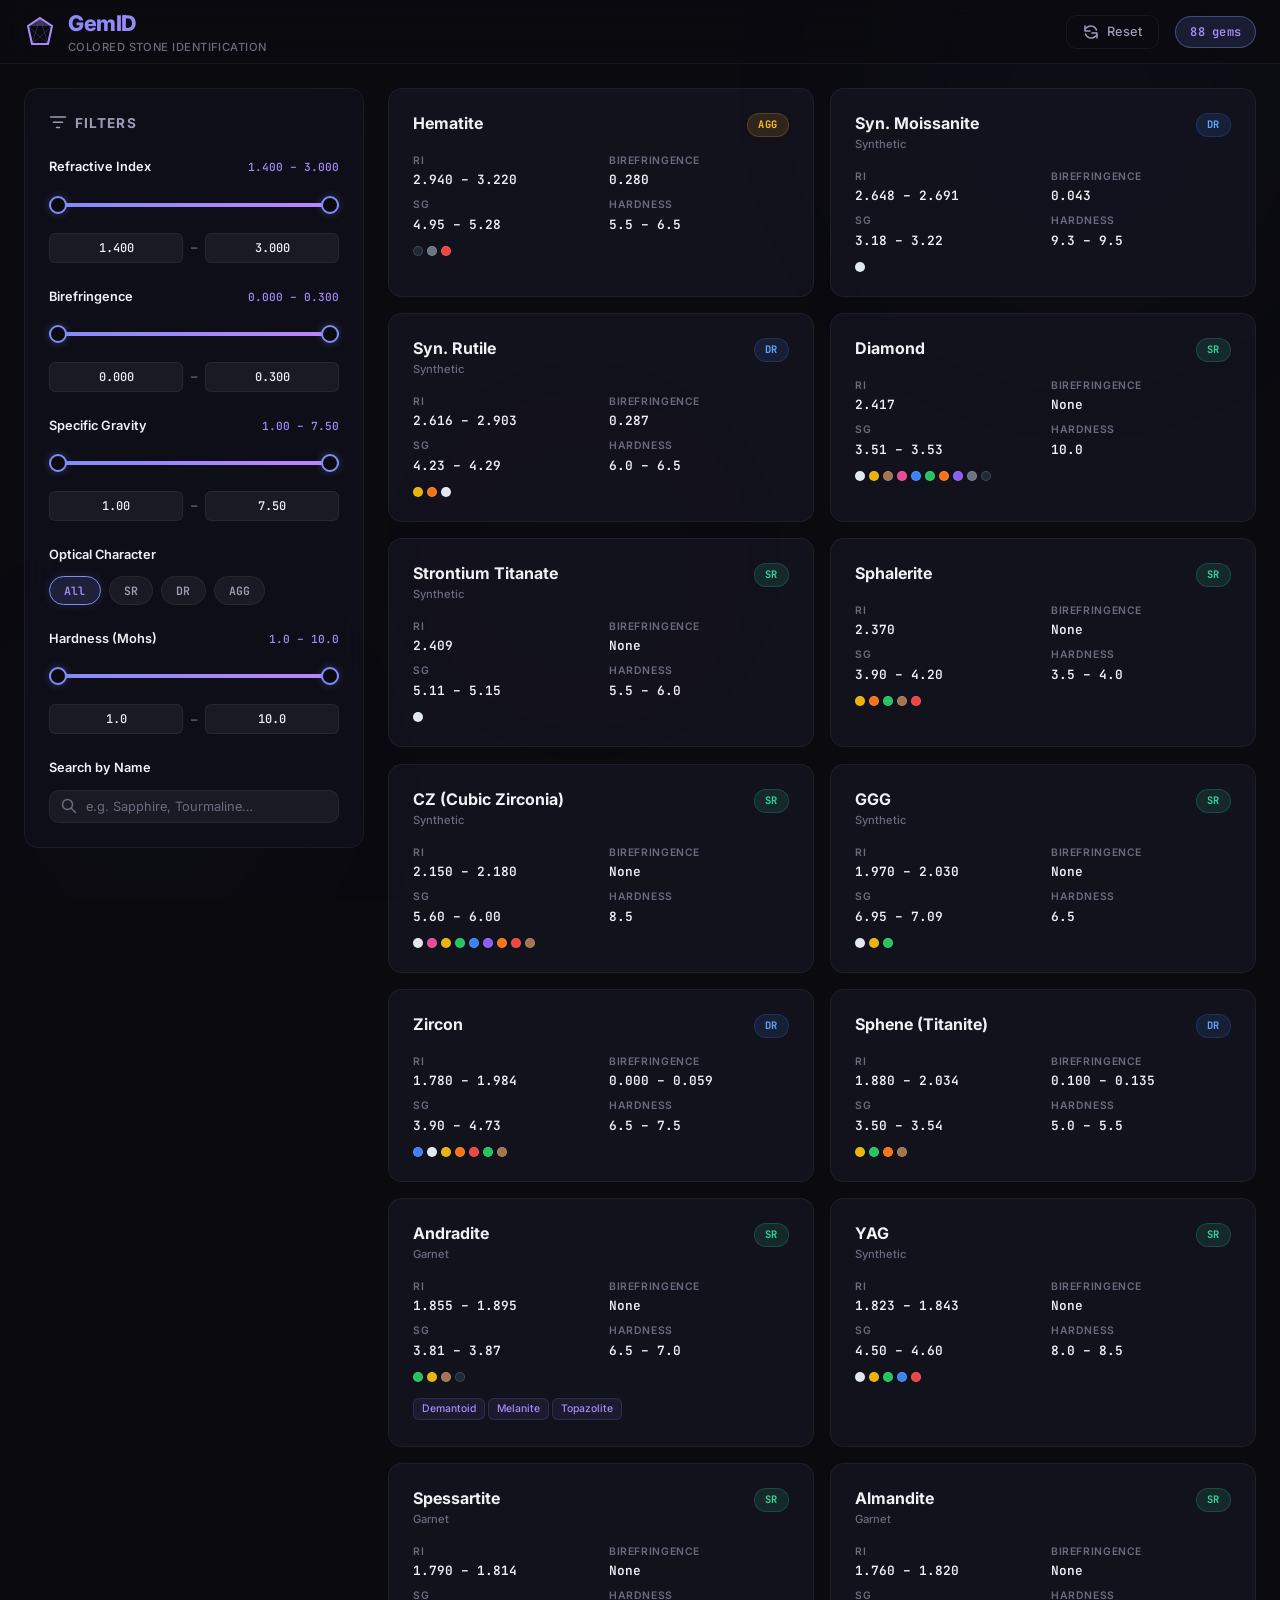
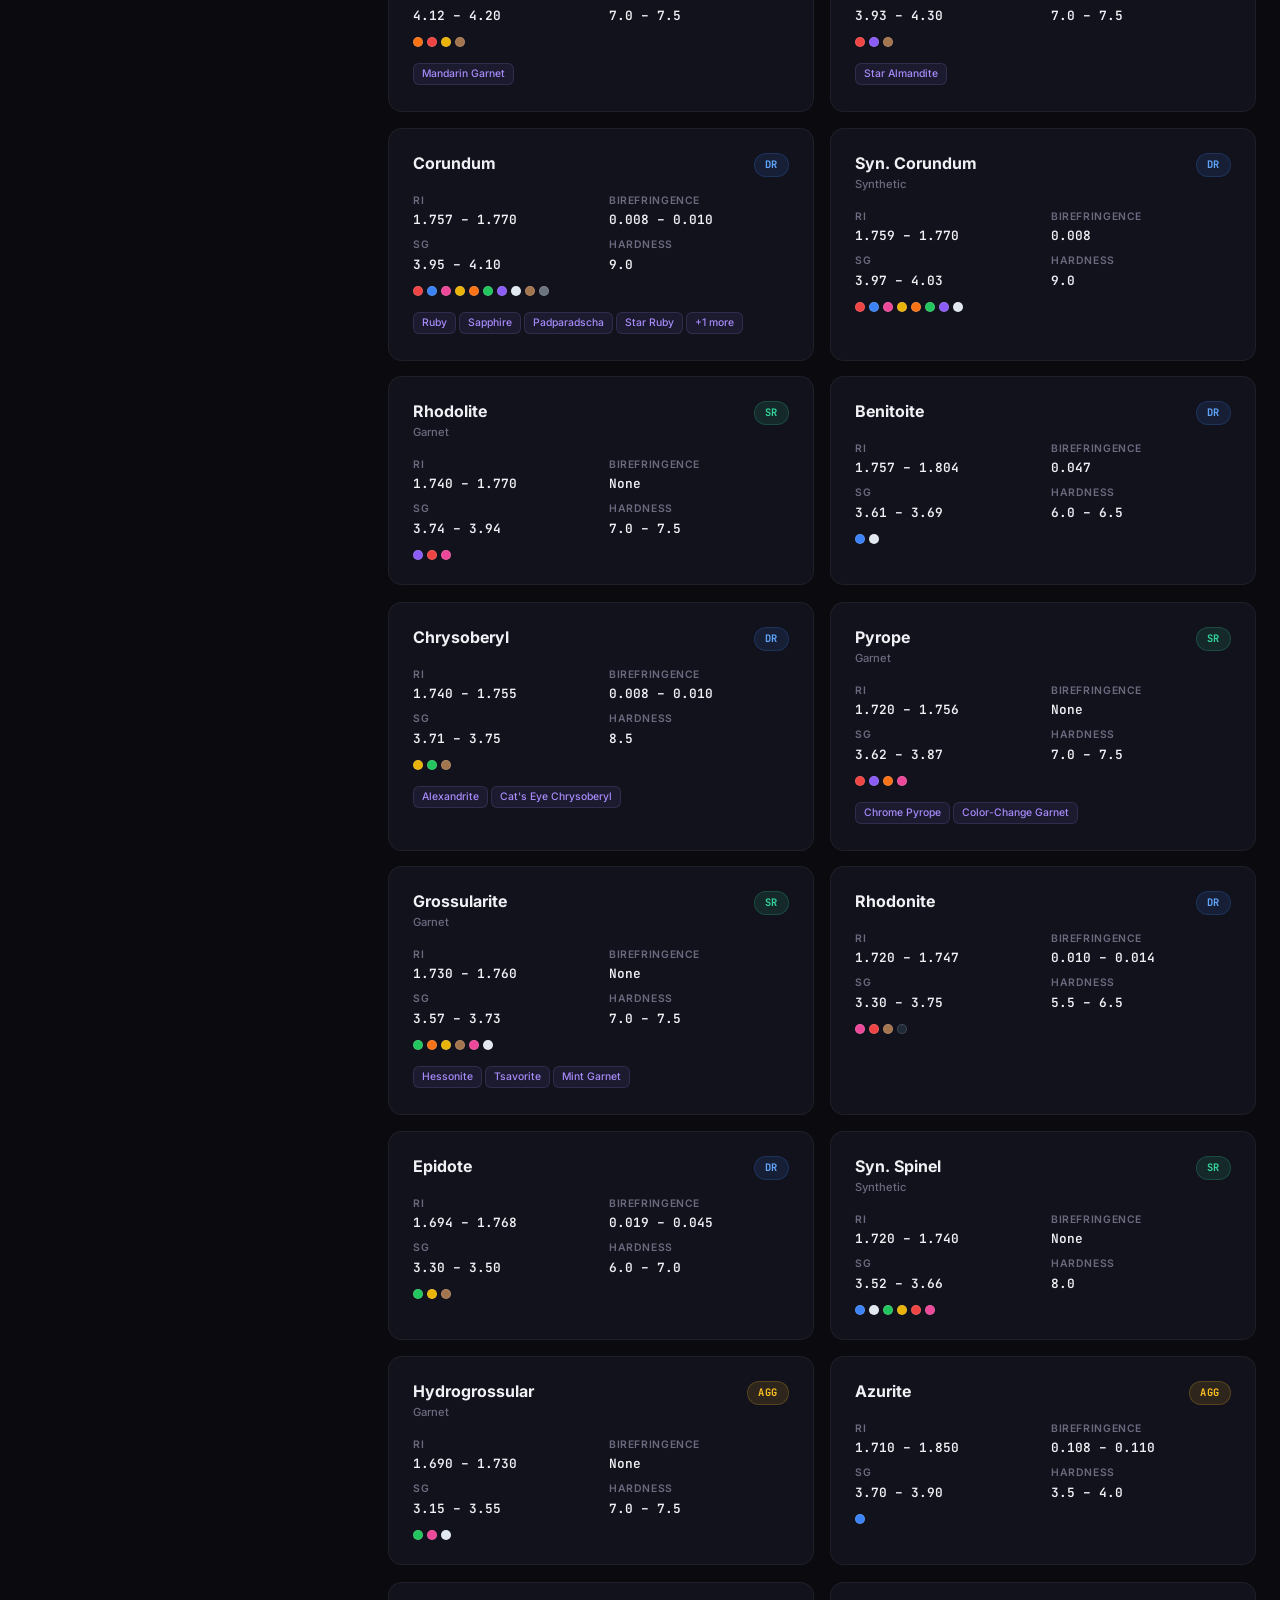
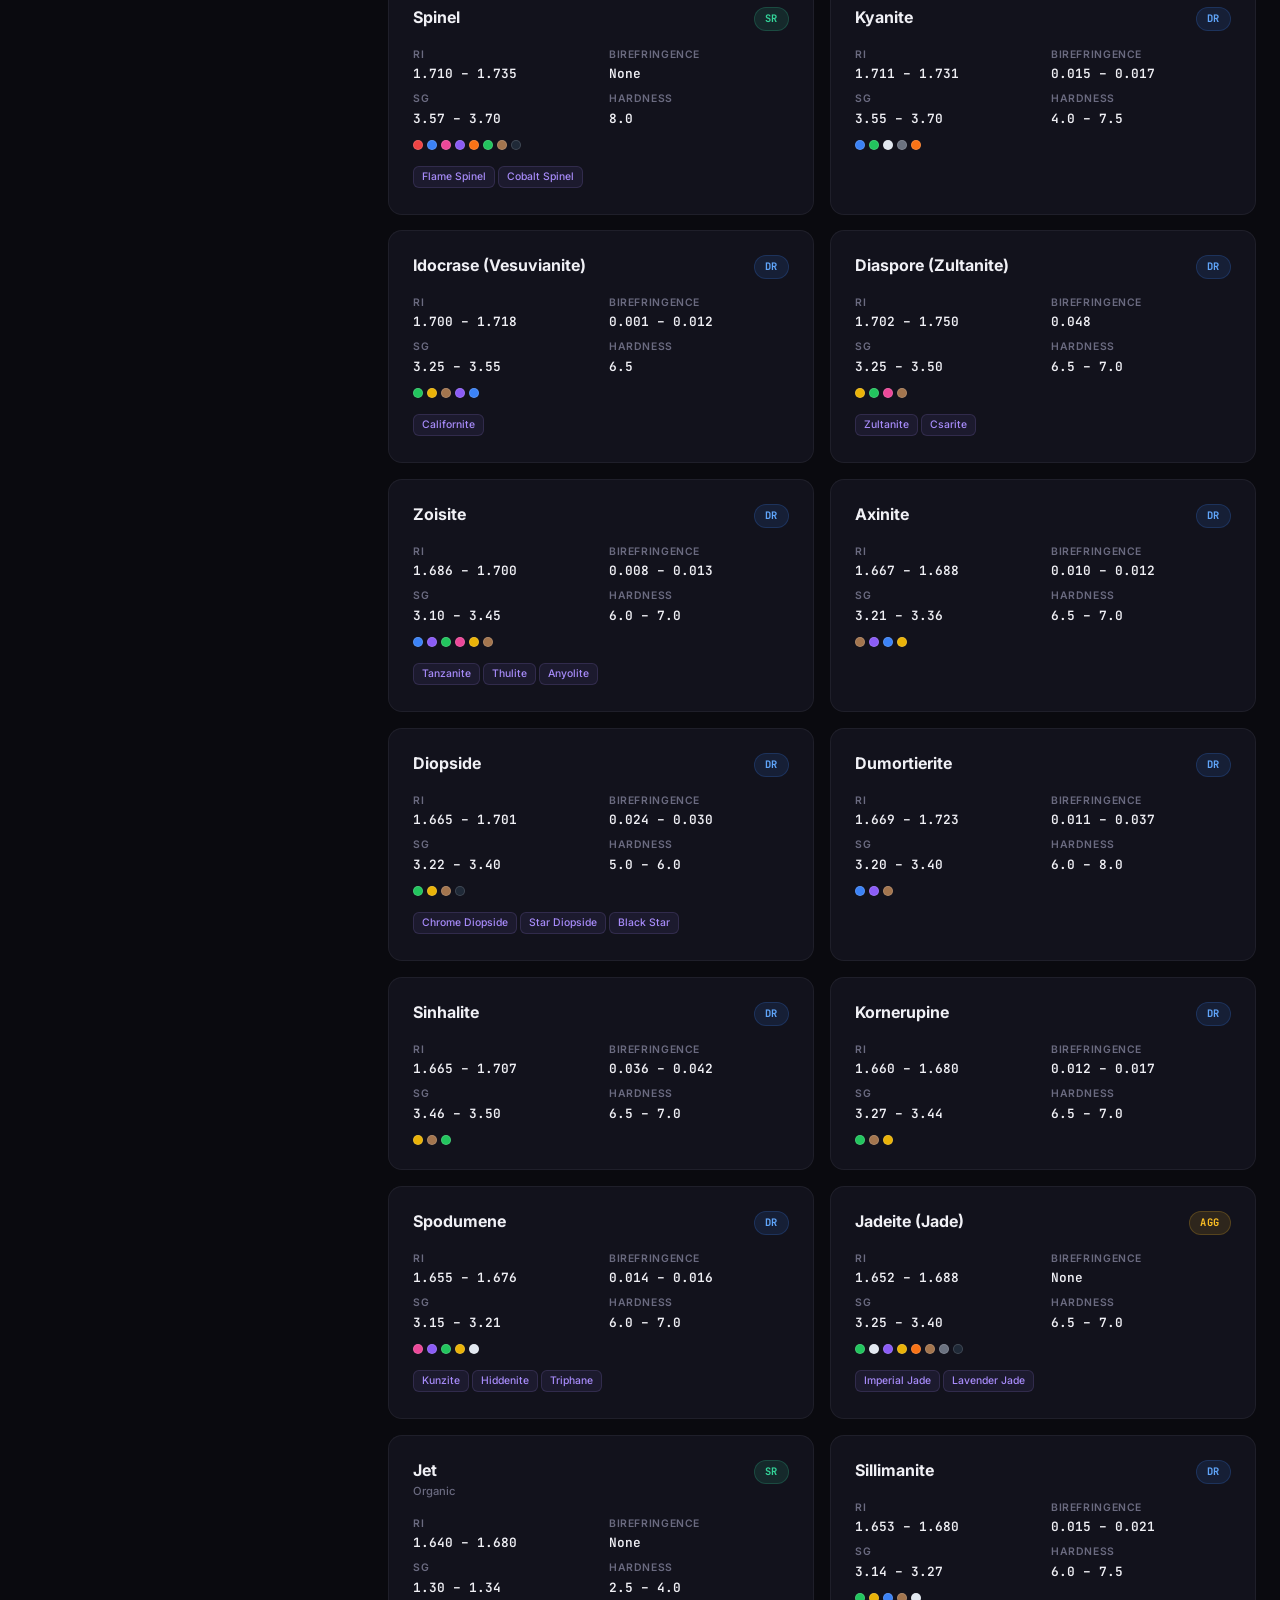
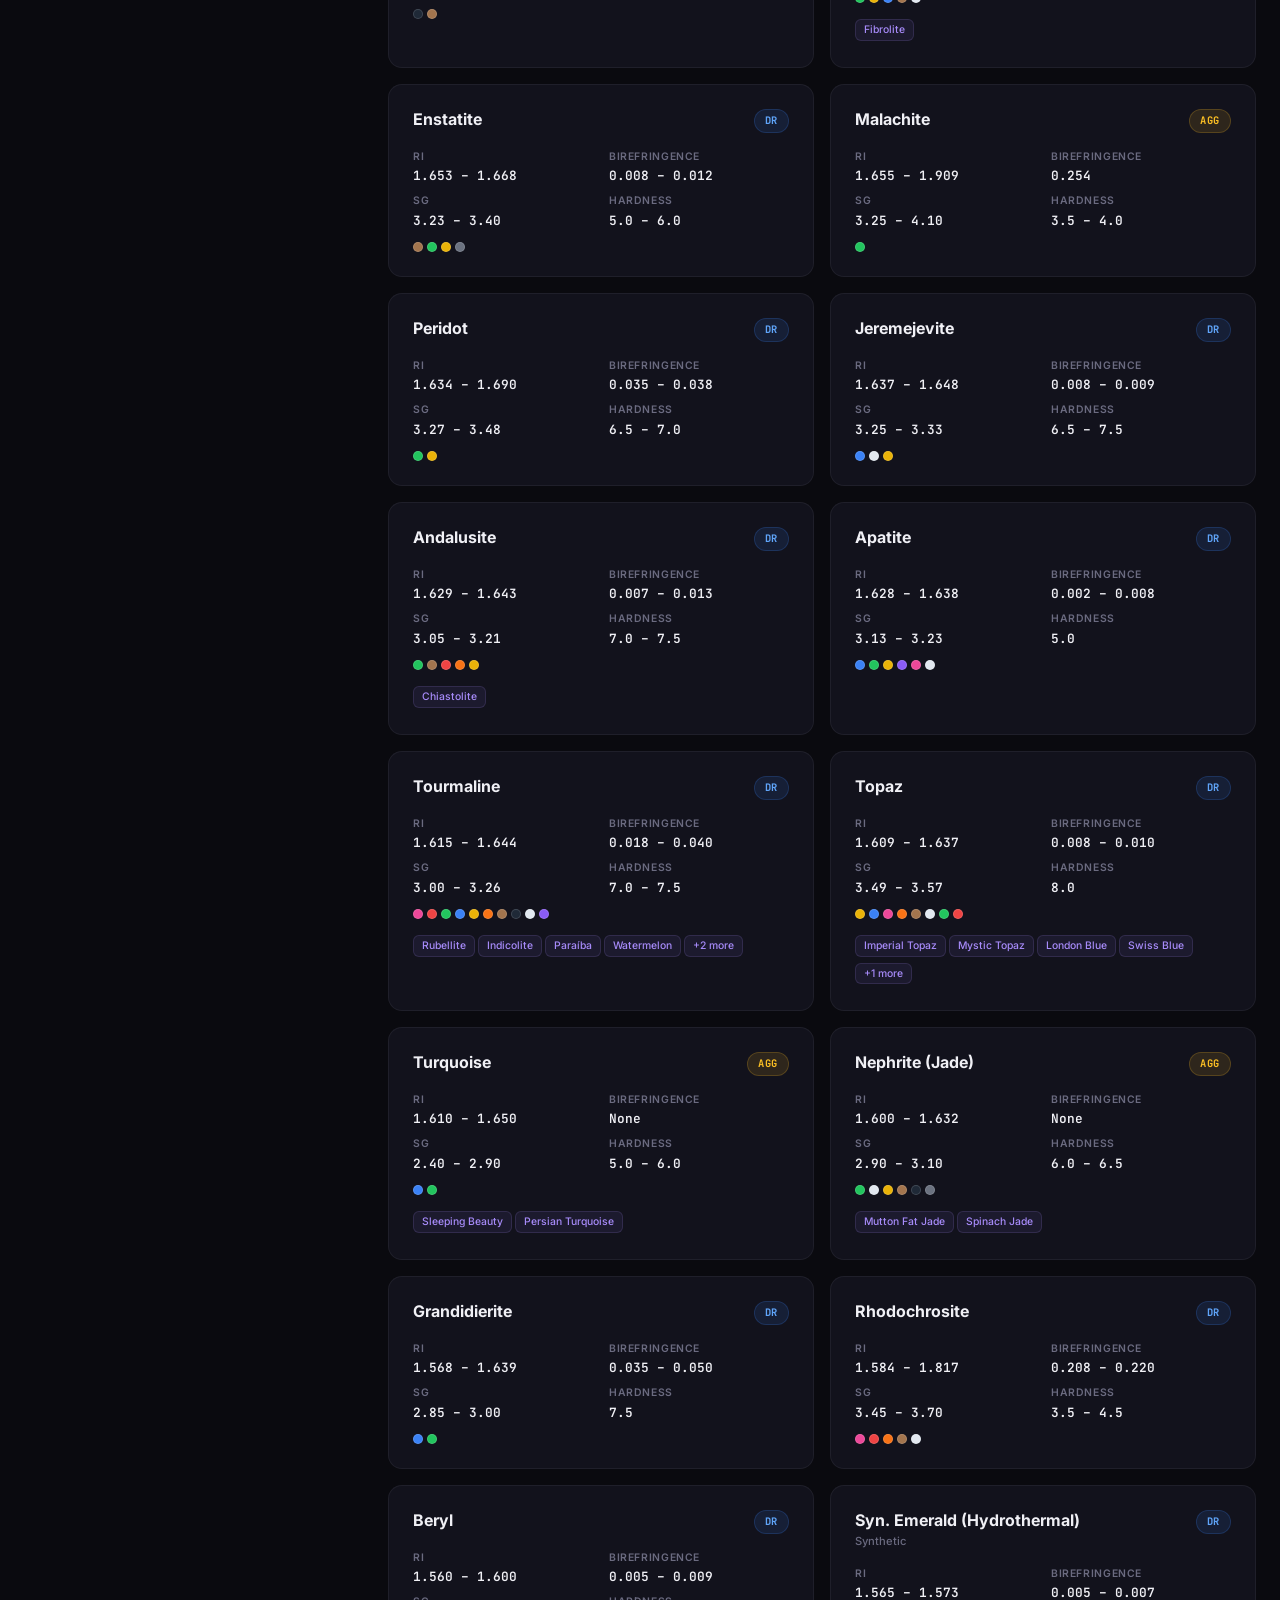
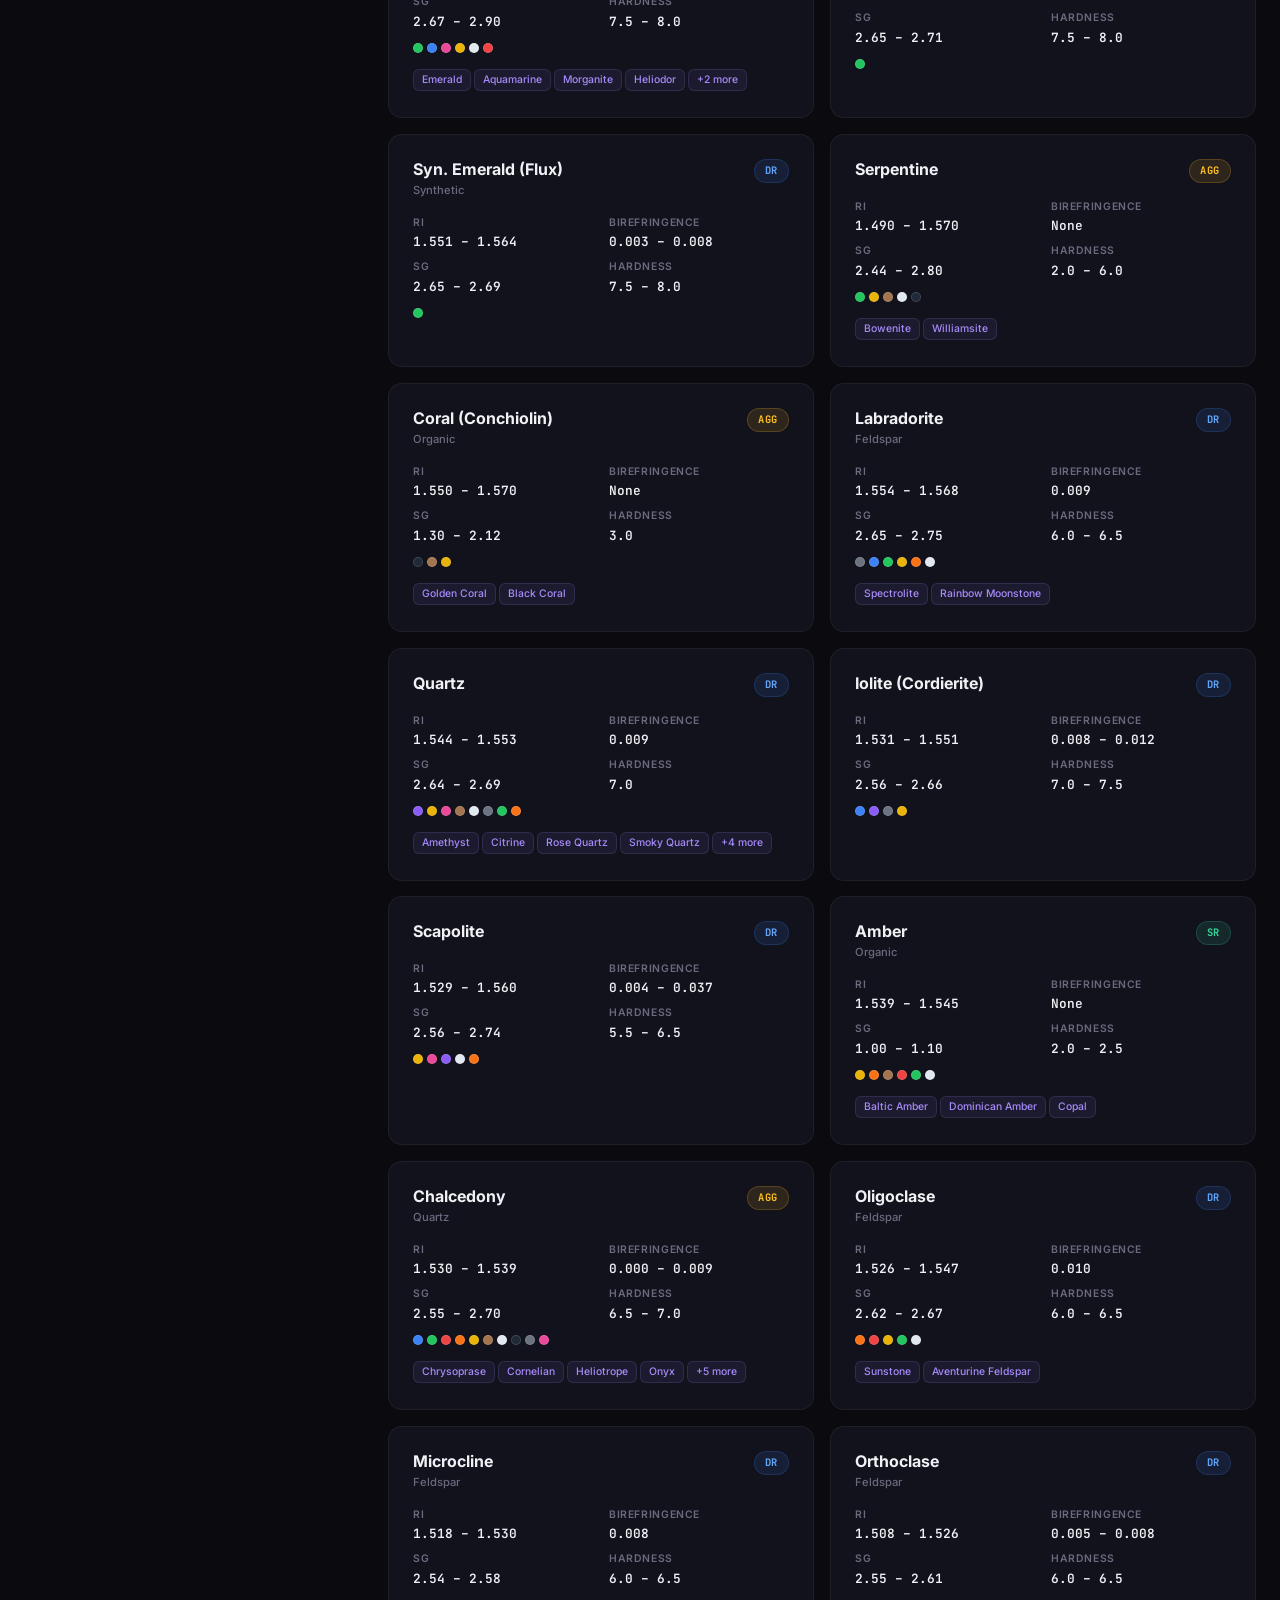
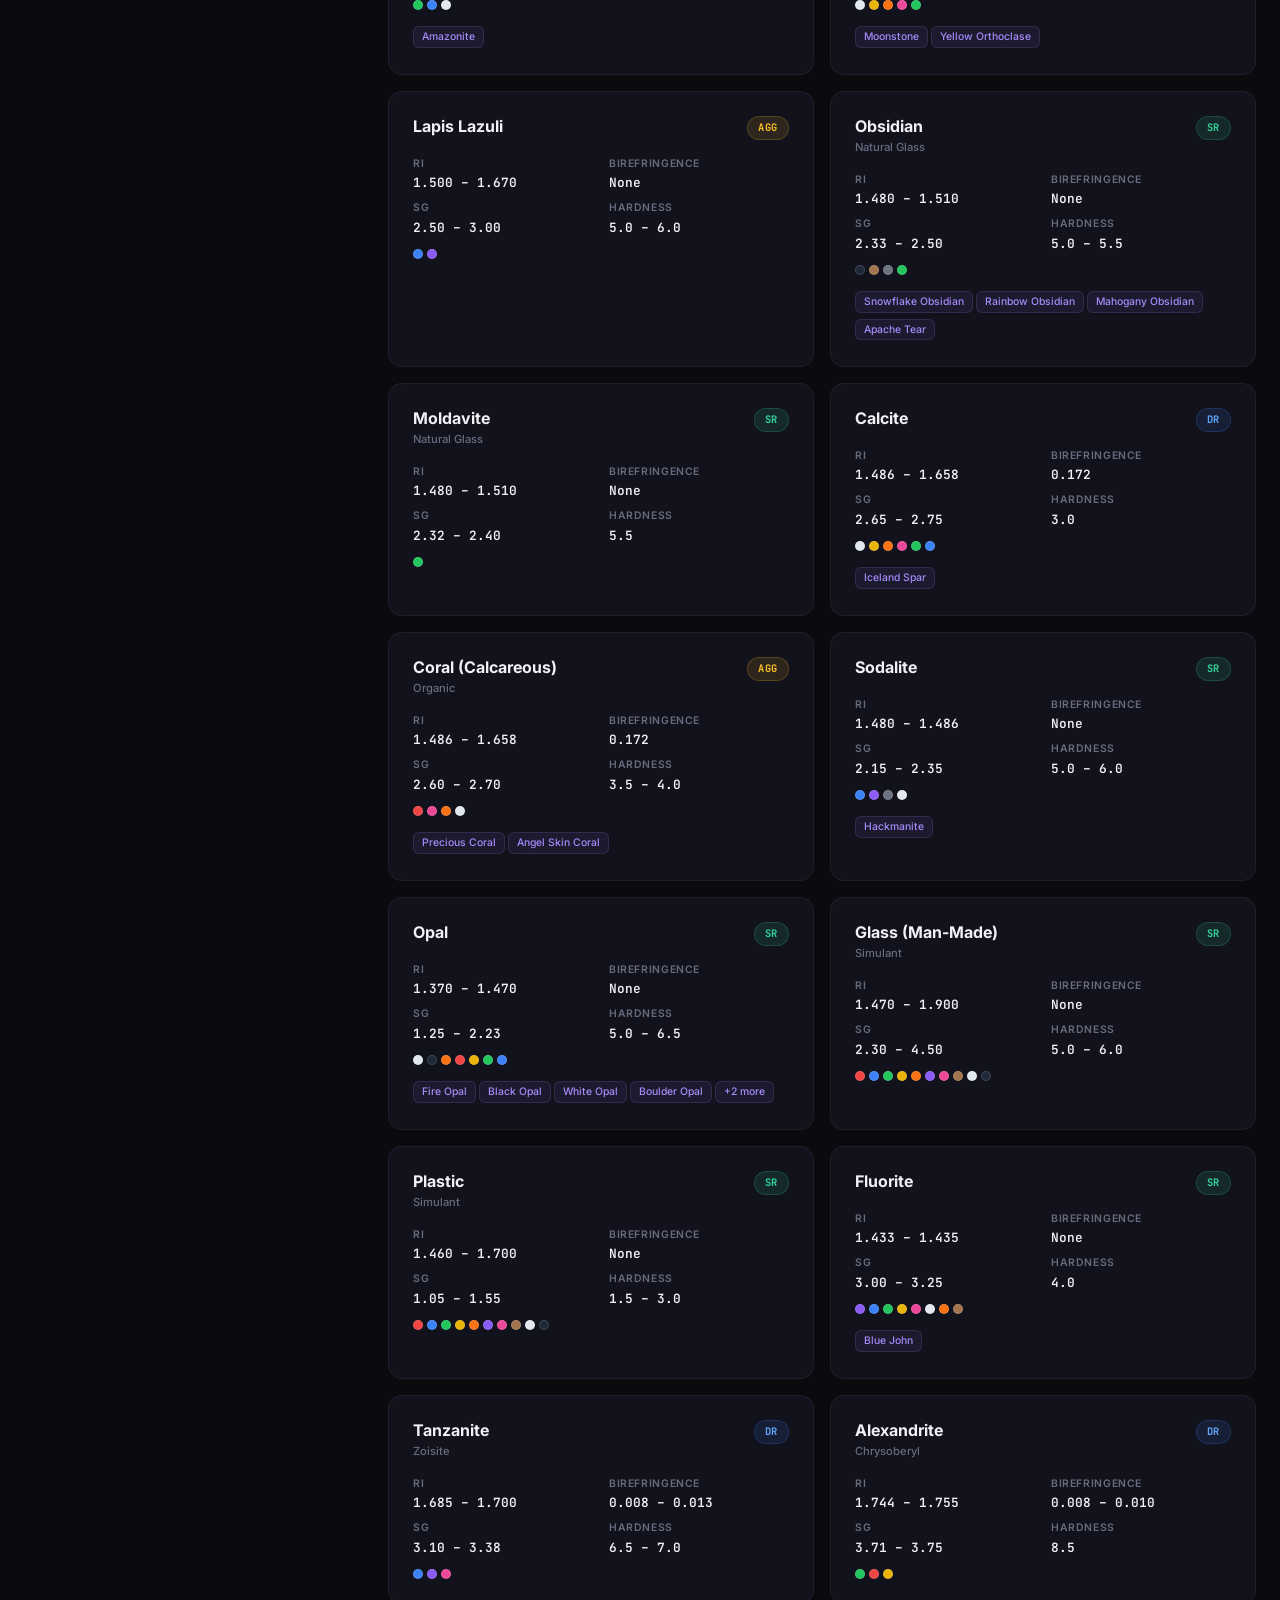
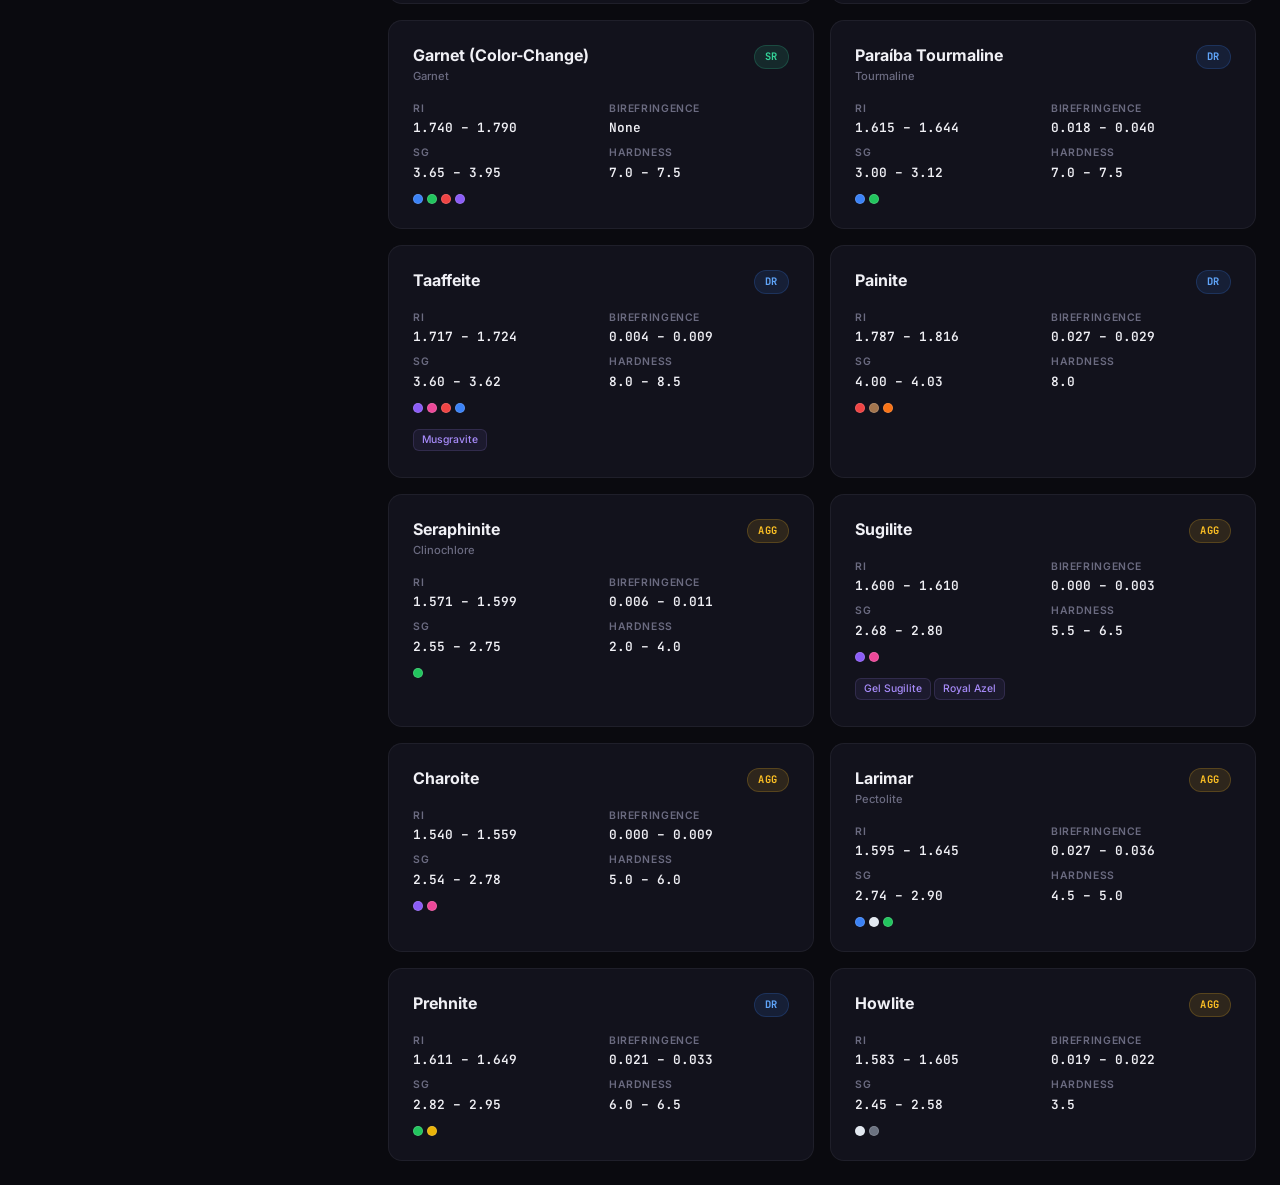
==== index.html @ 462aca62 "initialize gemstone database" ====
<!DOCTYPE html>
<html lang="en">
<head>
    <meta charset="UTF-8">
    <meta name="viewport" content="width=device-width, initial-scale=1.0">
    <title>GemID — Gemstone Identification Tool for Gemologists</title>
    <meta name="description" content="Professional gemstone identification tool. Filter gems by refractive index, birefringence, specific gravity, and optical character to identify colored stones.">
    <link rel="preconnect" href="https://fonts.googleapis.com">
    <link rel="preconnect" href="https://fonts.gstatic.com" crossorigin>
    <link href="https://fonts.googleapis.com/css2?family=Inter:wght@300;400;500;600;700;800;900&family=JetBrains+Mono:wght@400;500;600&display=swap" rel="stylesheet">
    <link rel="stylesheet" href="index.css">
</head>
<body>
    <!-- Ambient background effects -->
    <div class="ambient-bg">
        <div class="ambient-orb orb-1"></div>
        <div class="ambient-orb orb-2"></div>
        <div class="ambient-orb orb-3"></div>
    </div>

    <header id="app-header">
        <div class="header-inner">
            <div class="logo-group">
                <div class="logo-icon">
                    <svg width="32" height="32" viewBox="0 0 32 32" fill="none">
                        <path d="M16 2L28 10L24 28H8L4 10L16 2Z" stroke="url(#logo-grad)" stroke-width="2" fill="none"/>
                        <path d="M16 2L4 10H28L16 2Z" fill="url(#logo-grad)" opacity="0.3"/>
                        <path d="M4 10L8 28H24L28 10" stroke="url(#logo-grad)" stroke-width="1.5" opacity="0.5"/>
                        <path d="M16 2L8 28M16 2L24 28M4 10L24 28M28 10L8 28" stroke="url(#logo-grad)" stroke-width="0.75" opacity="0.3"/>
                        <defs>
                            <linearGradient id="logo-grad" x1="4" y1="2" x2="28" y2="28">
                                <stop offset="0%" stop-color="#a78bfa"/>
                                <stop offset="50%" stop-color="#818cf8"/>
                                <stop offset="100%" stop-color="#6366f1"/>
                            </linearGradient>
                        </defs>
                    </svg>
                </div>
                <div>
                    <h1 class="logo-text">GemID</h1>
                    <p class="logo-subtitle">Colored Stone Identification</p>
                </div>
            </div>
            <div class="header-actions">
                <button id="btn-reset" class="btn-ghost" title="Reset all filters">
                    <svg width="16" height="16" viewBox="0 0 16 16" fill="none"><path d="M2 2v5h5M14 14V9H9" stroke="currentColor" stroke-width="1.5" stroke-linecap="round" stroke-linejoin="round"/><path d="M13.49 6A6 6 0 0 0 3.64 3.64L2 5m12 6l-1.64 1.36A6 6 0 0 1 2.51 10" stroke="currentColor" stroke-width="1.5" stroke-linecap="round" stroke-linejoin="round"/></svg>
                    Reset
                </button>
                <span class="match-badge" id="match-count">0 matches</span>
            </div>
        </div>
    </header>

    <main id="app-main">
        <!-- Filter Panel -->
        <aside id="filter-panel" class="glass-panel">
            <div class="panel-header">
                <h2>
                    <svg width="18" height="18" viewBox="0 0 18 18" fill="none"><path d="M1.5 3h15M4.5 8.25h9M7.5 13.5h3" stroke="currentColor" stroke-width="1.5" stroke-linecap="round"/></svg>
                    Filters
                </h2>
            </div>

            <div class="filter-section">
                <label class="filter-label">
                    <span class="label-text">Refractive Index</span>
                    <span class="label-range" id="ri-range-label">1.400 – 3.000</span>
                </label>
                <div class="dual-range-container" id="ri-slider">
                    <div class="range-track">
                        <div class="range-fill" id="ri-fill"></div>
                    </div>
                    <input type="range" class="range-input range-min" id="ri-min" min="1.400" max="3.000" step="0.001" value="1.400">
                    <input type="range" class="range-input range-max" id="ri-max" min="1.400" max="3.000" step="0.001" value="3.000">
                </div>
                <div class="range-inputs-row">
                    <input type="number" class="num-input" id="ri-min-input" min="1.400" max="3.000" step="0.001" value="1.400" aria-label="Min RI">
                    <span class="range-separator">–</span>
                    <input type="number" class="num-input" id="ri-max-input" min="1.400" max="3.000" step="0.001" value="3.000" aria-label="Max RI">
                </div>
            </div>

            <div class="filter-section">
                <label class="filter-label">
                    <span class="label-text">Birefringence</span>
                    <span class="label-range" id="biref-range-label">0.000 – 0.300</span>
                </label>
                <div class="dual-range-container" id="biref-slider">
                    <div class="range-track">
                        <div class="range-fill" id="biref-fill"></div>
                    </div>
                    <input type="range" class="range-input range-min" id="biref-min" min="0.000" max="0.300" step="0.001" value="0.000">
                    <input type="range" class="range-input range-max" id="biref-max" min="0.000" max="0.300" step="0.001" value="0.300">
                </div>
                <div class="range-inputs-row">
                    <input type="number" class="num-input" id="biref-min-input" min="0.000" max="0.300" step="0.001" value="0.000" aria-label="Min Birefringence">
                    <span class="range-separator">–</span>
                    <input type="number" class="num-input" id="biref-max-input" min="0.000" max="0.300" step="0.001" value="0.300" aria-label="Max Birefringence">
                </div>
            </div>

            <div class="filter-section">
                <label class="filter-label">
                    <span class="label-text">Specific Gravity</span>
                    <span class="label-range" id="sg-range-label">1.00 – 7.50</span>
                </label>
                <div class="dual-range-container" id="sg-slider">
                    <div class="range-track">
                        <div class="range-fill" id="sg-fill"></div>
                    </div>
                    <input type="range" class="range-input range-min" id="sg-min" min="1.00" max="7.50" step="0.01" value="1.00">
                    <input type="range" class="range-input range-max" id="sg-max" min="1.00" max="7.50" step="0.01" value="7.50">
                </div>
                <div class="range-inputs-row">
                    <input type="number" class="num-input" id="sg-min-input" min="1.00" max="7.50" step="0.01" value="1.00" aria-label="Min SG">
                    <span class="range-separator">–</span>
                    <input type="number" class="num-input" id="sg-max-input" min="1.00" max="7.50" step="0.01" value="7.50" aria-label="Max SG">
                </div>
            </div>

            <div class="filter-section">
                <label class="filter-label">
                    <span class="label-text">Optical Character</span>
                </label>
                <div class="chip-group" id="optic-chips">
                    <button class="chip active" data-value="all">All</button>
                    <button class="chip" data-value="SR">SR</button>
                    <button class="chip" data-value="DR">DR</button>
                    <button class="chip" data-value="AGG">AGG</button>
                </div>
            </div>

            <div class="filter-section">
                <label class="filter-label">
                    <span class="label-text">Hardness (Mohs)</span>
                    <span class="label-range" id="hardness-range-label">1.0 – 10.0</span>
                </label>
                <div class="dual-range-container" id="hardness-slider">
                    <div class="range-track">
                        <div class="range-fill" id="hardness-fill"></div>
                    </div>
                    <input type="range" class="range-input range-min" id="hardness-min" min="1.0" max="10.0" step="0.5" value="1.0">
                    <input type="range" class="range-input range-max" id="hardness-max" min="1.0" max="10.0" step="0.5" value="10.0">
                </div>
                <div class="range-inputs-row">
                    <input type="number" class="num-input" id="hardness-min-input" min="1.0" max="10.0" step="0.5" value="1.0" aria-label="Min Hardness">
                    <span class="range-separator">–</span>
                    <input type="number" class="num-input" id="hardness-max-input" min="1.0" max="10.0" step="0.5" value="10.0" aria-label="Max Hardness">
                </div>
            </div>

            <div class="filter-section">
                <label class="filter-label">
                    <span class="label-text">Search by Name</span>
                </label>
                <div class="search-wrapper">
                    <svg class="search-icon" width="16" height="16" viewBox="0 0 16 16" fill="none"><circle cx="6.5" cy="6.5" r="5" stroke="currentColor" stroke-width="1.5"/><path d="M10.5 10.5L14.5 14.5" stroke="currentColor" stroke-width="1.5" stroke-linecap="round"/></svg>
                    <input type="text" id="search-name" class="search-input" placeholder="e.g. Sapphire, Tourmaline…" autocomplete="off">
                </div>
            </div>
        </aside>

        <!-- Results Area -->
        <section id="results-area">
            <div id="results-grid" class="results-grid">
                <!-- Gem cards injected here -->
            </div>
            <div id="empty-state" class="empty-state" style="display:none;">
                <div class="empty-icon">
                    <svg width="64" height="64" viewBox="0 0 64 64" fill="none">
                        <path d="M32 8L52 20L46 52H18L12 20L32 8Z" stroke="currentColor" stroke-width="2" opacity="0.3"/>
                        <path d="M22 32h20M32 22v20" stroke="currentColor" stroke-width="2" stroke-linecap="round" opacity="0.2"/>
                    </svg>
                </div>
                <h3>No gems match your filters</h3>
                <p>Try widening your search criteria</p>
            </div>
        </section>
    </main>

    <!-- Gem Detail Modal -->
    <div id="gem-modal" class="modal-overlay" aria-hidden="true">
        <div class="modal-content glass-panel">
            <button id="modal-close" class="modal-close" aria-label="Close detail panel">
                <svg width="20" height="20" viewBox="0 0 20 20" fill="none"><path d="M5 5l10 10M15 5L5 15" stroke="currentColor" stroke-width="2" stroke-linecap="round"/></svg>
            </button>
            <div id="modal-body">
                <!-- Injected dynamically -->
            </div>
        </div>
    </div>

    <script src="gems-data.js"></script>
    <script src="app.js"></script>
</body>
</html>
---- index.css ----
/* ============================================
   GemID — Design System & Styles
   ============================================ */

/* --- CSS Custom Properties --- */
:root {
    /* Color Palette */
    --bg-primary: #0a0a0f;
    --bg-secondary: #111118;
    --bg-tertiary: #1a1a24;
    --bg-card: rgba(22, 22, 35, 0.7);
    --bg-card-hover: rgba(30, 30, 48, 0.85);
    --bg-glass: rgba(18, 18, 30, 0.65);
    --bg-glass-border: rgba(255, 255, 255, 0.06);

    --text-primary: #f0f0f5;
    --text-secondary: #9d9db5;
    --text-muted: #6b6b80;
    --text-accent: #a78bfa;

    --accent-primary: #818cf8;
    --accent-secondary: #a78bfa;
    --accent-tertiary: #c084fc;
    --accent-glow: rgba(129, 140, 248, 0.15);
    --accent-glow-strong: rgba(129, 140, 248, 0.3);

    --border-subtle: rgba(255, 255, 255, 0.06);
    --border-active: rgba(129, 140, 248, 0.4);

    --danger: #f87171;
    --success: #34d399;
    --warning: #fbbf24;

    /* Gem color mapping */
    --gem-red: #ef4444;
    --gem-orange: #f97316;
    --gem-yellow: #eab308;
    --gem-green: #22c55e;
    --gem-blue: #3b82f6;
    --gem-violet: #8b5cf6;
    --gem-brown: #a3754e;
    --gem-white: #e2e8f0;
    --gem-gray: #6b7280;
    --gem-black: #1f2937;
    --gem-pink: #ec4899;

    /* Typography */
    --font-sans: 'Inter', -apple-system, BlinkMacSystemFont, system-ui, sans-serif;
    --font-mono: 'JetBrains Mono', 'Fira Code', monospace;

    /* Spacing */
    --space-xs: 4px;
    --space-sm: 8px;
    --space-md: 12px;
    --space-lg: 16px;
    --space-xl: 24px;
    --space-2xl: 32px;
    --space-3xl: 48px;

    /* Radius */
    --radius-sm: 6px;
    --radius-md: 10px;
    --radius-lg: 14px;
    --radius-xl: 20px;
    --radius-full: 9999px;

    /* Shadows */
    --shadow-sm: 0 1px 2px rgba(0, 0, 0, 0.3);
    --shadow-md: 0 4px 12px rgba(0, 0, 0, 0.4);
    --shadow-lg: 0 8px 32px rgba(0, 0, 0, 0.5);
    --shadow-glow: 0 0 24px rgba(129, 140, 248, 0.15);

    /* Transitions */
    --ease-out: cubic-bezier(0.16, 1, 0.3, 1);
    --ease-spring: cubic-bezier(0.34, 1.56, 0.64, 1);
    --duration-fast: 150ms;
    --duration-normal: 250ms;
    --duration-slow: 400ms;

    /* Layout */
    --header-height: 64px;
    --filter-width: 340px;
}

/* --- Reset & Base --- */
*, *::before, *::after {
    box-sizing: border-box;
    margin: 0;
    padding: 0;
}

html {
    font-size: 16px;
    -webkit-font-smoothing: antialiased;
    -moz-osx-font-smoothing: grayscale;
    scroll-behavior: smooth;
}

body {
    font-family: var(--font-sans);
    background: var(--bg-primary);
    color: var(--text-primary);
    min-height: 100vh;
    overflow-x: hidden;
    line-height: 1.5;
}

/* --- Ambient Background --- */
.ambient-bg {
    position: fixed;
    inset: 0;
    z-index: 0;
    pointer-events: none;
    overflow: hidden;
}

.ambient-orb {
    position: absolute;
    border-radius: 50%;
    filter: blur(120px);
    opacity: 0.4;
    animation: orbit 30s ease-in-out infinite;
}

.orb-1 {
    width: 600px;
    height: 600px;
    background: radial-gradient(circle, rgba(129, 140, 248, 0.15), transparent 70%);
    top: -200px;
    right: -100px;
    animation-duration: 25s;
}

.orb-2 {
    width: 500px;
    height: 500px;
    background: radial-gradient(circle, rgba(167, 139, 250, 0.1), transparent 70%);
    bottom: -150px;
    left: -100px;
    animation-duration: 35s;
    animation-delay: -10s;
}

.orb-3 {
    width: 400px;
    height: 400px;
    background: radial-gradient(circle, rgba(192, 132, 252, 0.08), transparent 70%);
    top: 40%;
    left: 30%;
    animation-duration: 40s;
    animation-delay: -20s;
}

@keyframes orbit {
    0%, 100% { transform: translate(0, 0) scale(1); }
    25% { transform: translate(40px, -30px) scale(1.05); }
    50% { transform: translate(-20px, 20px) scale(0.95); }
    75% { transform: translate(30px, 40px) scale(1.02); }
}

/* --- Header --- */
#app-header {
    position: fixed;
    top: 0;
    left: 0;
    right: 0;
    height: var(--header-height);
    z-index: 100;
    background: rgba(10, 10, 15, 0.8);
    backdrop-filter: blur(20px) saturate(1.5);
    -webkit-backdrop-filter: blur(20px) saturate(1.5);
    border-bottom: 1px solid var(--border-subtle);
}

.header-inner {
    max-width: 1600px;
    margin: 0 auto;
    padding: 0 var(--space-xl);
    height: 100%;
    display: flex;
    align-items: center;
    justify-content: space-between;
}

.logo-group {
    display: flex;
    align-items: center;
    gap: var(--space-md);
}

.logo-icon {
    display: flex;
    align-items: center;
    justify-content: center;
    animation: gem-float 4s ease-in-out infinite;
}

@keyframes gem-float {
    0%, 100% { transform: translateY(0); }
    50% { transform: translateY(-3px); }
}

.logo-text {
    font-size: 1.35rem;
    font-weight: 800;
    letter-spacing: -0.02em;
    background: linear-gradient(135deg, var(--accent-primary), var(--accent-tertiary));
    -webkit-background-clip: text;
    -webkit-text-fill-color: transparent;
    background-clip: text;
}

.logo-subtitle {
    font-size: 0.7rem;
    color: var(--text-muted);
    font-weight: 500;
    letter-spacing: 0.04em;
    text-transform: uppercase;
}

.header-actions {
    display: flex;
    align-items: center;
    gap: var(--space-lg);
}

.btn-ghost {
    display: inline-flex;
    align-items: center;
    gap: var(--space-sm);
    padding: var(--space-sm) var(--space-lg);
    background: transparent;
    border: 1px solid var(--border-subtle);
    border-radius: var(--radius-md);
    color: var(--text-secondary);
    font-family: var(--font-sans);
    font-size: 0.8rem;
    font-weight: 500;
    cursor: pointer;
    transition: all var(--duration-fast) ease;
}

.btn-ghost:hover {
    background: rgba(255, 255, 255, 0.05);
    border-color: var(--border-active);
    color: var(--text-primary);
}

.match-badge {
    display: inline-flex;
    align-items: center;
    padding: 6px 14px;
    background: var(--accent-glow);
    border: 1px solid var(--border-active);
    border-radius: var(--radius-full);
    font-family: var(--font-mono);
    font-size: 0.75rem;
    font-weight: 600;
    color: var(--accent-secondary);
    letter-spacing: 0.02em;
    transition: all var(--duration-normal) var(--ease-out);
}

/* --- Main Layout --- */
#app-main {
    display: flex;
    gap: var(--space-xl);
    max-width: 1600px;
    margin: 0 auto;
    padding: calc(var(--header-height) + var(--space-xl)) var(--space-xl) var(--space-xl);
    position: relative;
    z-index: 1;
}

/* --- Glass Panel (Filter Sidebar) --- */
.glass-panel {
    background: var(--bg-glass);
    backdrop-filter: blur(24px) saturate(1.2);
    -webkit-backdrop-filter: blur(24px) saturate(1.2);
    border: 1px solid var(--bg-glass-border);
    border-radius: var(--radius-lg);
}

#filter-panel {
    position: sticky;
    top: calc(var(--header-height) + var(--space-xl));
    width: var(--filter-width);
    min-width: var(--filter-width);
    height: fit-content;
    max-height: calc(100vh - var(--header-height) - var(--space-2xl) - var(--space-xl));
    overflow-y: auto;
    padding: var(--space-xl);
    display: flex;
    flex-direction: column;
    gap: var(--space-xl);
}

/* Custom scrollbar for filter panel */
#filter-panel::-webkit-scrollbar {
    width: 4px;
}
#filter-panel::-webkit-scrollbar-track {
    background: transparent;
}
#filter-panel::-webkit-scrollbar-thumb {
    background: var(--border-subtle);
    border-radius: var(--radius-full);
}

.panel-header h2 {
    display: flex;
    align-items: center;
    gap: var(--space-sm);
    font-size: 0.85rem;
    font-weight: 700;
    text-transform: uppercase;
    letter-spacing: 0.08em;
    color: var(--text-secondary);
}

/* --- Filter Sections --- */
.filter-section {
    display: flex;
    flex-direction: column;
    gap: var(--space-md);
}

.filter-label {
    display: flex;
    justify-content: space-between;
    align-items: baseline;
}

.label-text {
    font-size: 0.8rem;
    font-weight: 600;
    color: var(--text-primary);
}

.label-range {
    font-family: var(--font-mono);
    font-size: 0.7rem;
    font-weight: 500;
    color: var(--accent-secondary);
}

/* --- Dual Range Slider --- */
.dual-range-container {
    position: relative;
    height: 32px;
    display: flex;
    align-items: center;
}

.range-track {
    position: absolute;
    width: 100%;
    height: 4px;
    background: var(--bg-tertiary);
    border-radius: var(--radius-full);
    pointer-events: none;
}

.range-fill {
    position: absolute;
    height: 100%;
    background: linear-gradient(90deg, var(--accent-primary), var(--accent-tertiary));
    border-radius: var(--radius-full);
    transition: left var(--duration-fast) ease, width var(--duration-fast) ease;
}

.range-input {
    position: absolute;
    width: 100%;
    height: 32px;
    -webkit-appearance: none;
    appearance: none;
    background: transparent;
    pointer-events: none;
    outline: none;
    margin: 0;
}

.range-input::-webkit-slider-thumb {
    -webkit-appearance: none;
    appearance: none;
    width: 18px;
    height: 18px;
    background: var(--bg-primary);
    border: 2px solid var(--accent-primary);
    border-radius: 50%;
    cursor: pointer;
    pointer-events: auto;
    transition: all var(--duration-fast) ease;
    box-shadow: 0 0 8px rgba(129, 140, 248, 0.3);
}

.range-input::-webkit-slider-thumb:hover {
    transform: scale(1.15);
    box-shadow: 0 0 16px rgba(129, 140, 248, 0.5);
    border-color: var(--accent-tertiary);
}

.range-input::-moz-range-thumb {
    width: 18px;
    height: 18px;
    background: var(--bg-primary);
    border: 2px solid var(--accent-primary);
    border-radius: 50%;
    cursor: pointer;
    pointer-events: auto;
    transition: all var(--duration-fast) ease;
    box-shadow: 0 0 8px rgba(129, 140, 248, 0.3);
}

.range-input::-moz-range-thumb:hover {
    transform: scale(1.15);
    box-shadow: 0 0 16px rgba(129, 140, 248, 0.5);
}

/* --- Number Inputs Row --- */
.range-inputs-row {
    display: flex;
    align-items: center;
    gap: var(--space-sm);
}

.num-input {
    flex: 1;
    padding: 6px 10px;
    background: var(--bg-tertiary);
    border: 1px solid var(--border-subtle);
    border-radius: var(--radius-sm);
    color: var(--text-primary);
    font-family: var(--font-mono);
    font-size: 0.75rem;
    font-weight: 500;
    text-align: center;
    outline: none;
    transition: border-color var(--duration-fast) ease;
    -moz-appearance: textfield;
}

.num-input::-webkit-inner-spin-button,
.num-input::-webkit-outer-spin-button {
    -webkit-appearance: none;
    margin: 0;
}

.num-input:focus {
    border-color: var(--accent-primary);
    box-shadow: 0 0 0 2px var(--accent-glow);
}

.range-separator {
    color: var(--text-muted);
    font-size: 0.8rem;
    font-weight: 500;
}

/* --- Chip Group (Optical Character) --- */
.chip-group {
    display: flex;
    flex-wrap: wrap;
    gap: var(--space-sm);
}

.chip {
    padding: 6px 14px;
    background: var(--bg-tertiary);
    border: 1px solid var(--border-subtle);
    border-radius: var(--radius-full);
    color: var(--text-secondary);
    font-family: var(--font-mono);
    font-size: 0.72rem;
    font-weight: 600;
    cursor: pointer;
    transition: all var(--duration-fast) ease;
    letter-spacing: 0.02em;
}

.chip:hover {
    border-color: var(--border-active);
    color: var(--text-primary);
    background: rgba(129, 140, 248, 0.08);
}

.chip.active {
    background: var(--accent-glow);
    border-color: var(--accent-primary);
    color: var(--accent-secondary);
    box-shadow: 0 0 12px rgba(129, 140, 248, 0.15);
}

/* --- Search Input --- */
.search-wrapper {
    position: relative;
}

.search-icon {
    position: absolute;
    left: 12px;
    top: 50%;
    transform: translateY(-50%);
    color: var(--text-muted);
    pointer-events: none;
}

.search-input {
    width: 100%;
    padding: 8px 12px 8px 36px;
    background: var(--bg-tertiary);
    border: 1px solid var(--border-subtle);
    border-radius: var(--radius-md);
    color: var(--text-primary);
    font-family: var(--font-sans);
    font-size: 0.8rem;
    outline: none;
    transition: all var(--duration-fast) ease;
}

.search-input::placeholder {
    color: var(--text-muted);
}

.search-input:focus {
    border-color: var(--accent-primary);
    box-shadow: 0 0 0 3px var(--accent-glow);
}

/* --- Results Area --- */
#results-area {
    flex: 1;
    min-width: 0;
}

.results-grid {
    display: grid;
    grid-template-columns: repeat(auto-fill, minmax(300px, 1fr));
    gap: var(--space-lg);
    animation: fadeUp 0.5s var(--ease-out);
}

@keyframes fadeUp {
    from { opacity: 0; transform: translateY(12px); }
    to { opacity: 1; transform: translateY(0); }
}

/* --- Gem Card --- */
.gem-card {
    background: var(--bg-card);
    border: 1px solid var(--bg-glass-border);
    border-radius: var(--radius-lg);
    padding: var(--space-xl);
    cursor: pointer;
    transition: all var(--duration-normal) var(--ease-out);
    position: relative;
    overflow: hidden;
}

.gem-card::before {
    content: '';
    position: absolute;
    inset: 0;
    background: linear-gradient(135deg, rgba(129, 140, 248, 0.05), transparent 60%);
    opacity: 0;
    transition: opacity var(--duration-normal) ease;
}

.gem-card:hover {
    background: var(--bg-card-hover);
    border-color: var(--border-active);
    transform: translateY(-2px);
    box-shadow: var(--shadow-glow);
}

.gem-card:hover::before {
    opacity: 1;
}

.gem-card-header {
    display: flex;
    justify-content: space-between;
    align-items: flex-start;
    margin-bottom: var(--space-lg);
    position: relative;
    z-index: 1;
}

.gem-name {
    font-size: 1rem;
    font-weight: 700;
    color: var(--text-primary);
    line-height: 1.3;
}

.gem-group {
    font-size: 0.7rem;
    color: var(--text-muted);
    margin-top: 2px;
    font-weight: 500;
}

.gem-optic-badge {
    padding: 3px 10px;
    border-radius: var(--radius-full);
    font-family: var(--font-mono);
    font-size: 0.65rem;
    font-weight: 700;
    letter-spacing: 0.06em;
    flex-shrink: 0;
}

.gem-optic-badge.sr {
    background: rgba(52, 211, 153, 0.12);
    color: #34d399;
    border: 1px solid rgba(52, 211, 153, 0.2);
}

.gem-optic-badge.dr {
    background: rgba(59, 130, 246, 0.12);
    color: #60a5fa;
    border: 1px solid rgba(59, 130, 246, 0.2);
}

.gem-optic-badge.agg {
    background: rgba(251, 191, 36, 0.12);
    color: #fbbf24;
    border: 1px solid rgba(251, 191, 36, 0.2);
}

.gem-props {
    display: grid;
    grid-template-columns: 1fr 1fr;
    gap: var(--space-sm) var(--space-lg);
    position: relative;
    z-index: 1;
}

.gem-prop {
    display: flex;
    flex-direction: column;
    gap: 2px;
}

.gem-prop-label {
    font-size: 0.65rem;
    font-weight: 600;
    color: var(--text-muted);
    text-transform: uppercase;
    letter-spacing: 0.06em;
}

.gem-prop-value {
    font-family: var(--font-mono);
    font-size: 0.8rem;
    font-weight: 600;
    color: var(--text-primary);
}

.gem-colors {
    display: flex;
    gap: 4px;
    margin-top: var(--space-md);
    position: relative;
    z-index: 1;
}

.color-dot {
    width: 10px;
    height: 10px;
    border-radius: 50%;
    border: 1px solid rgba(255, 255, 255, 0.15);
    transition: transform var(--duration-fast) var(--ease-spring);
}

.color-dot:hover {
    transform: scale(1.4);
}

.gem-varieties {
    margin-top: var(--space-md);
    position: relative;
    z-index: 1;
}

.variety-tag {
    display: inline-block;
    padding: 2px 8px;
    margin: 2px 3px 2px 0;
    background: rgba(167, 139, 250, 0.08);
    border: 1px solid rgba(167, 139, 250, 0.15);
    border-radius: var(--radius-sm);
    font-size: 0.65rem;
    font-weight: 500;
    color: var(--accent-secondary);
}

/* --- Empty State --- */
.empty-state {
    display: flex;
    flex-direction: column;
    align-items: center;
    justify-content: center;
    text-align: center;
    padding: var(--space-3xl) var(--space-xl);
    color: var(--text-muted);
    gap: var(--space-md);
}

.empty-icon {
    opacity: 0.4;
    margin-bottom: var(--space-md);
}

.empty-state h3 {
    font-size: 1.1rem;
    font-weight: 600;
    color: var(--text-secondary);
}

.empty-state p {
    font-size: 0.85rem;
}

/* --- Modal --- */
.modal-overlay {
    position: fixed;
    inset: 0;
    z-index: 1000;
    background: rgba(0, 0, 0, 0.6);
    backdrop-filter: blur(8px);
    -webkit-backdrop-filter: blur(8px);
    display: flex;
    align-items: center;
    justify-content: center;
    padding: var(--space-xl);
    opacity: 0;
    pointer-events: none;
    transition: opacity var(--duration-normal) ease;
}

.modal-overlay.active {
    opacity: 1;
    pointer-events: auto;
}

.modal-content {
    width: 100%;
    max-width: 640px;
    max-height: 85vh;
    overflow-y: auto;
    padding: var(--space-2xl);
    position: relative;
    transform: translateY(20px) scale(0.97);
    transition: transform var(--duration-slow) var(--ease-out);
}

.modal-overlay.active .modal-content {
    transform: translateY(0) scale(1);
}

.modal-close {
    position: absolute;
    top: var(--space-lg);
    right: var(--space-lg);
    width: 36px;
    height: 36px;
    display: flex;
    align-items: center;
    justify-content: center;
    background: rgba(255, 255, 255, 0.05);
    border: 1px solid var(--border-subtle);
    border-radius: var(--radius-md);
    color: var(--text-secondary);
    cursor: pointer;
    transition: all var(--duration-fast) ease;
}

.modal-close:hover {
    background: rgba(248, 113, 113, 0.1);
    border-color: rgba(248, 113, 113, 0.3);
    color: var(--danger);
}

/* Modal content styling */
.modal-gem-title {
    font-size: 1.5rem;
    font-weight: 800;
    margin-bottom: 4px;
    padding-right: 48px;
}

.modal-gem-group {
    font-size: 0.85rem;
    color: var(--text-muted);
    margin-bottom: var(--space-xl);
}

.modal-section {
    margin-bottom: var(--space-xl);
}

.modal-section-title {
    font-size: 0.7rem;
    font-weight: 700;
    text-transform: uppercase;
    letter-spacing: 0.08em;
    color: var(--text-muted);
    margin-bottom: var(--space-md);
    padding-bottom: var(--space-sm);
    border-bottom: 1px solid var(--border-subtle);
}

.modal-props-grid {
    display: grid;
    grid-template-columns: 1fr 1fr 1fr;
    gap: var(--space-lg);
}

.modal-prop {
    display: flex;
    flex-direction: column;
    gap: 4px;
}

.modal-prop .gem-prop-label {
    font-size: 0.6rem;
}

.modal-prop .gem-prop-value {
    font-size: 0.85rem;
}

.modal-colors-row {
    display: flex;
    flex-wrap: wrap;
    gap: 6px;
}

.modal-color-pill {
    display: inline-flex;
    align-items: center;
    gap: 6px;
    padding: 4px 10px;
    background: rgba(255, 255, 255, 0.04);
    border: 1px solid var(--border-subtle);
    border-radius: var(--radius-full);
    font-size: 0.72rem;
    color: var(--text-secondary);
}

.modal-color-swatch {
    width: 8px;
    height: 8px;
    border-radius: 50%;
    border: 1px solid rgba(255, 255, 255, 0.1);
}

.modal-varieties-list {
    display: flex;
    flex-wrap: wrap;
    gap: 6px;
}

.modal-variety-tag {
    padding: 4px 12px;
    background: rgba(167, 139, 250, 0.08);
    border: 1px solid rgba(167, 139, 250, 0.2);
    border-radius: var(--radius-sm);
    font-size: 0.75rem;
    font-weight: 500;
    color: var(--accent-secondary);
}

.modal-comments {
    font-size: 0.82rem;
    color: var(--text-secondary);
    line-height: 1.7;
    background: rgba(255, 255, 255, 0.02);
    border: 1px solid var(--border-subtle);
    border-radius: var(--radius-md);
    padding: var(--space-lg);
}

/* --- Responsive --- */
@media (max-width: 1024px) {
    #app-main {
        flex-direction: column;
    }

    #filter-panel {
        position: static;
        width: 100%;
        min-width: unset;
        max-height: none;
    }

    .results-grid {
        grid-template-columns: repeat(auto-fill, minmax(260px, 1fr));
    }
}

@media (max-width: 640px) {
    :root {
        --header-height: 56px;
    }

    .header-inner {
        padding: 0 var(--space-lg);
    }

    #app-main {
        padding: calc(var(--header-height) + var(--space-lg)) var(--space-lg) var(--space-lg);
    }

    .results-grid {
        grid-template-columns: 1fr;
    }

    .modal-props-grid {
        grid-template-columns: 1fr 1fr;
    }

    .modal-content {
        padding: var(--space-xl);
    }

    .logo-subtitle {
        display: none;
    }
}

/* --- Card enter animation --- */
.gem-card {
    animation: cardEnter var(--duration-slow) var(--ease-out) both;
}

@keyframes cardEnter {
    from {
        opacity: 0;
        transform: translateY(16px) scale(0.97);
    }
    to {
        opacity: 1;
        transform: translateY(0) scale(1);
    }
}
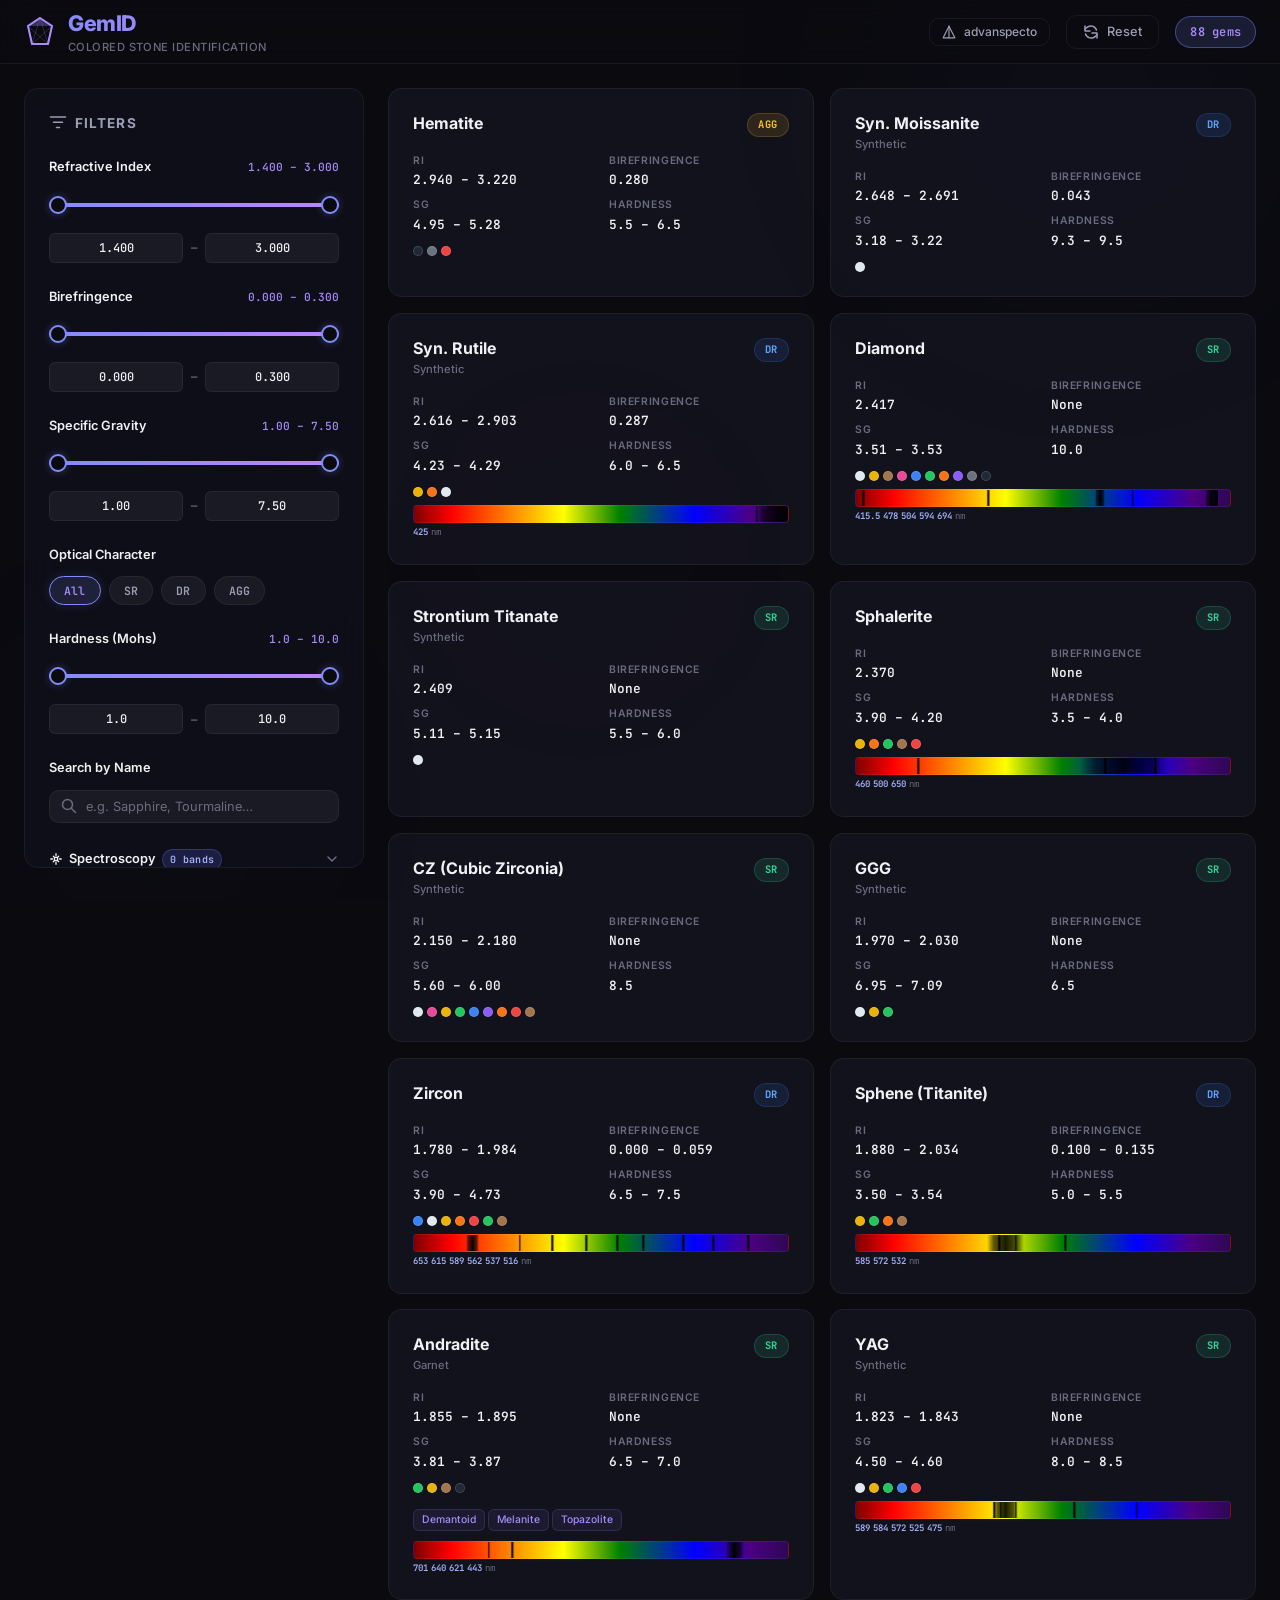
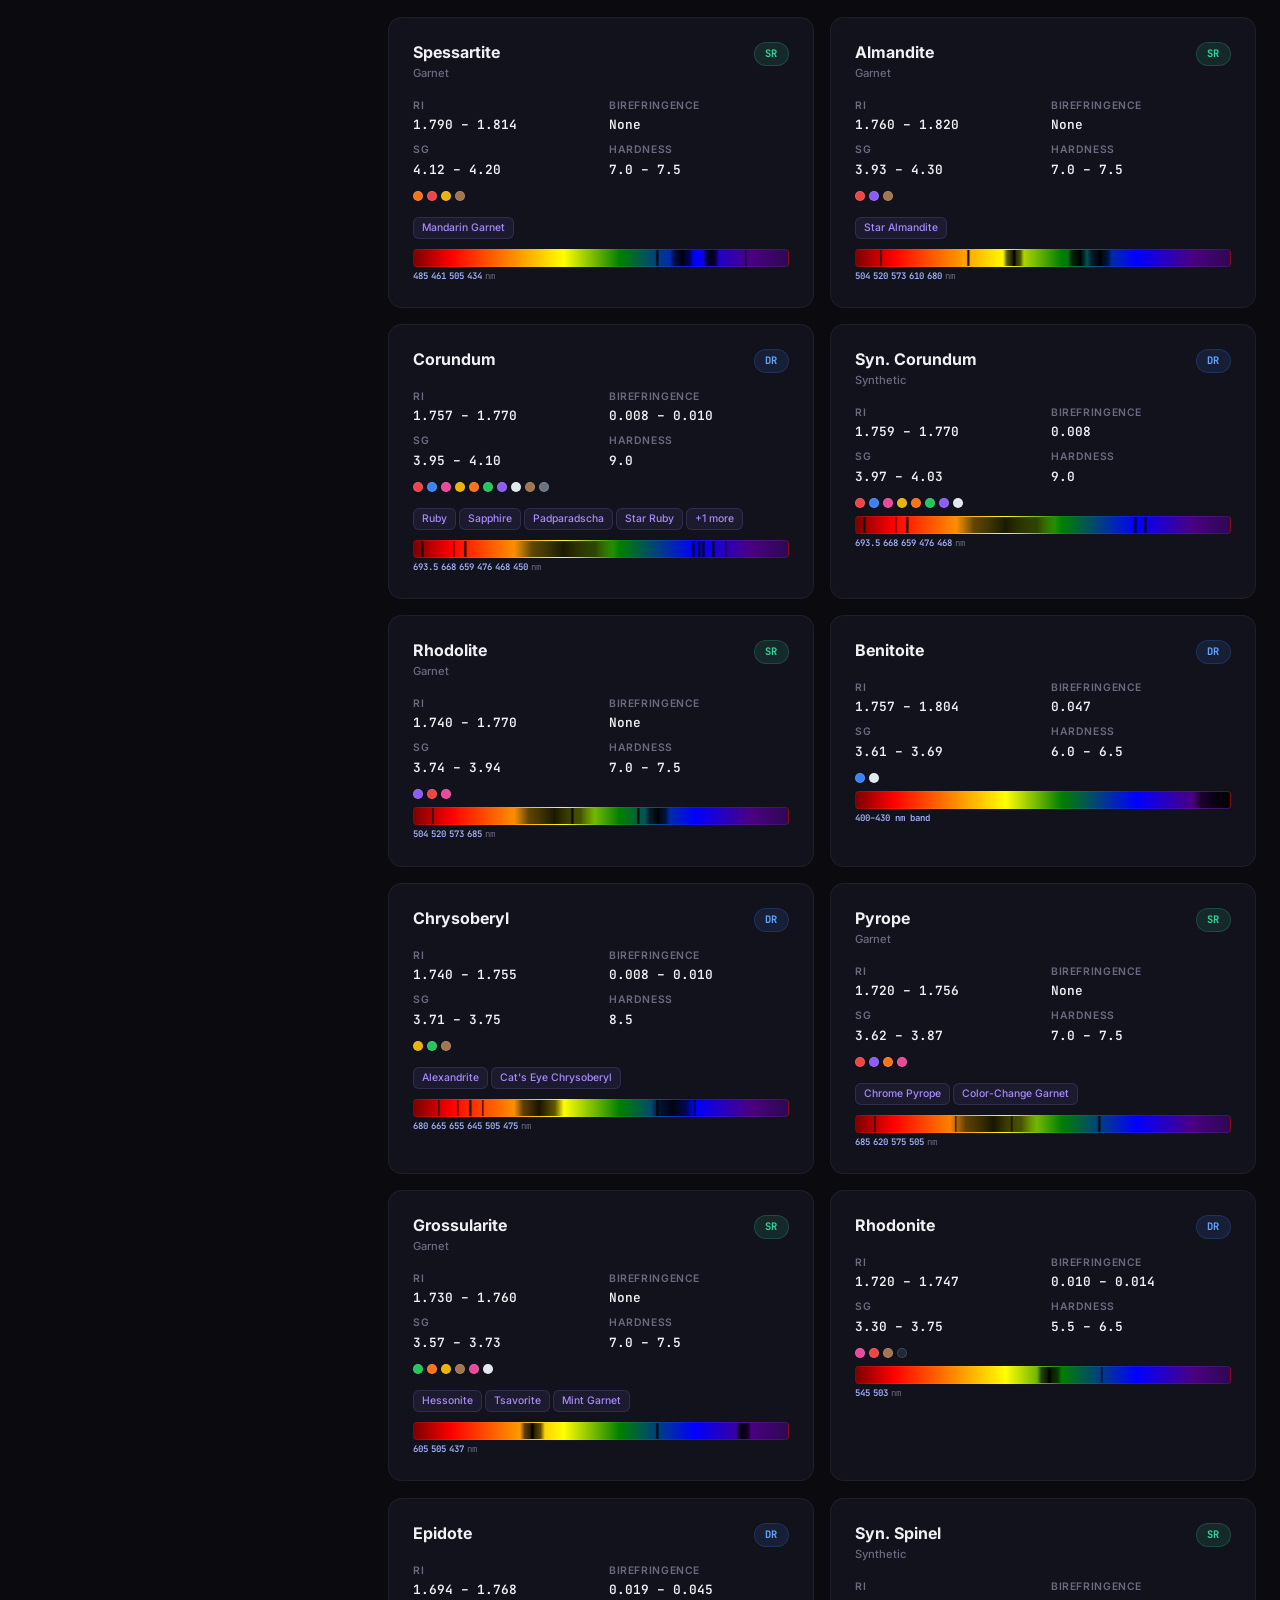
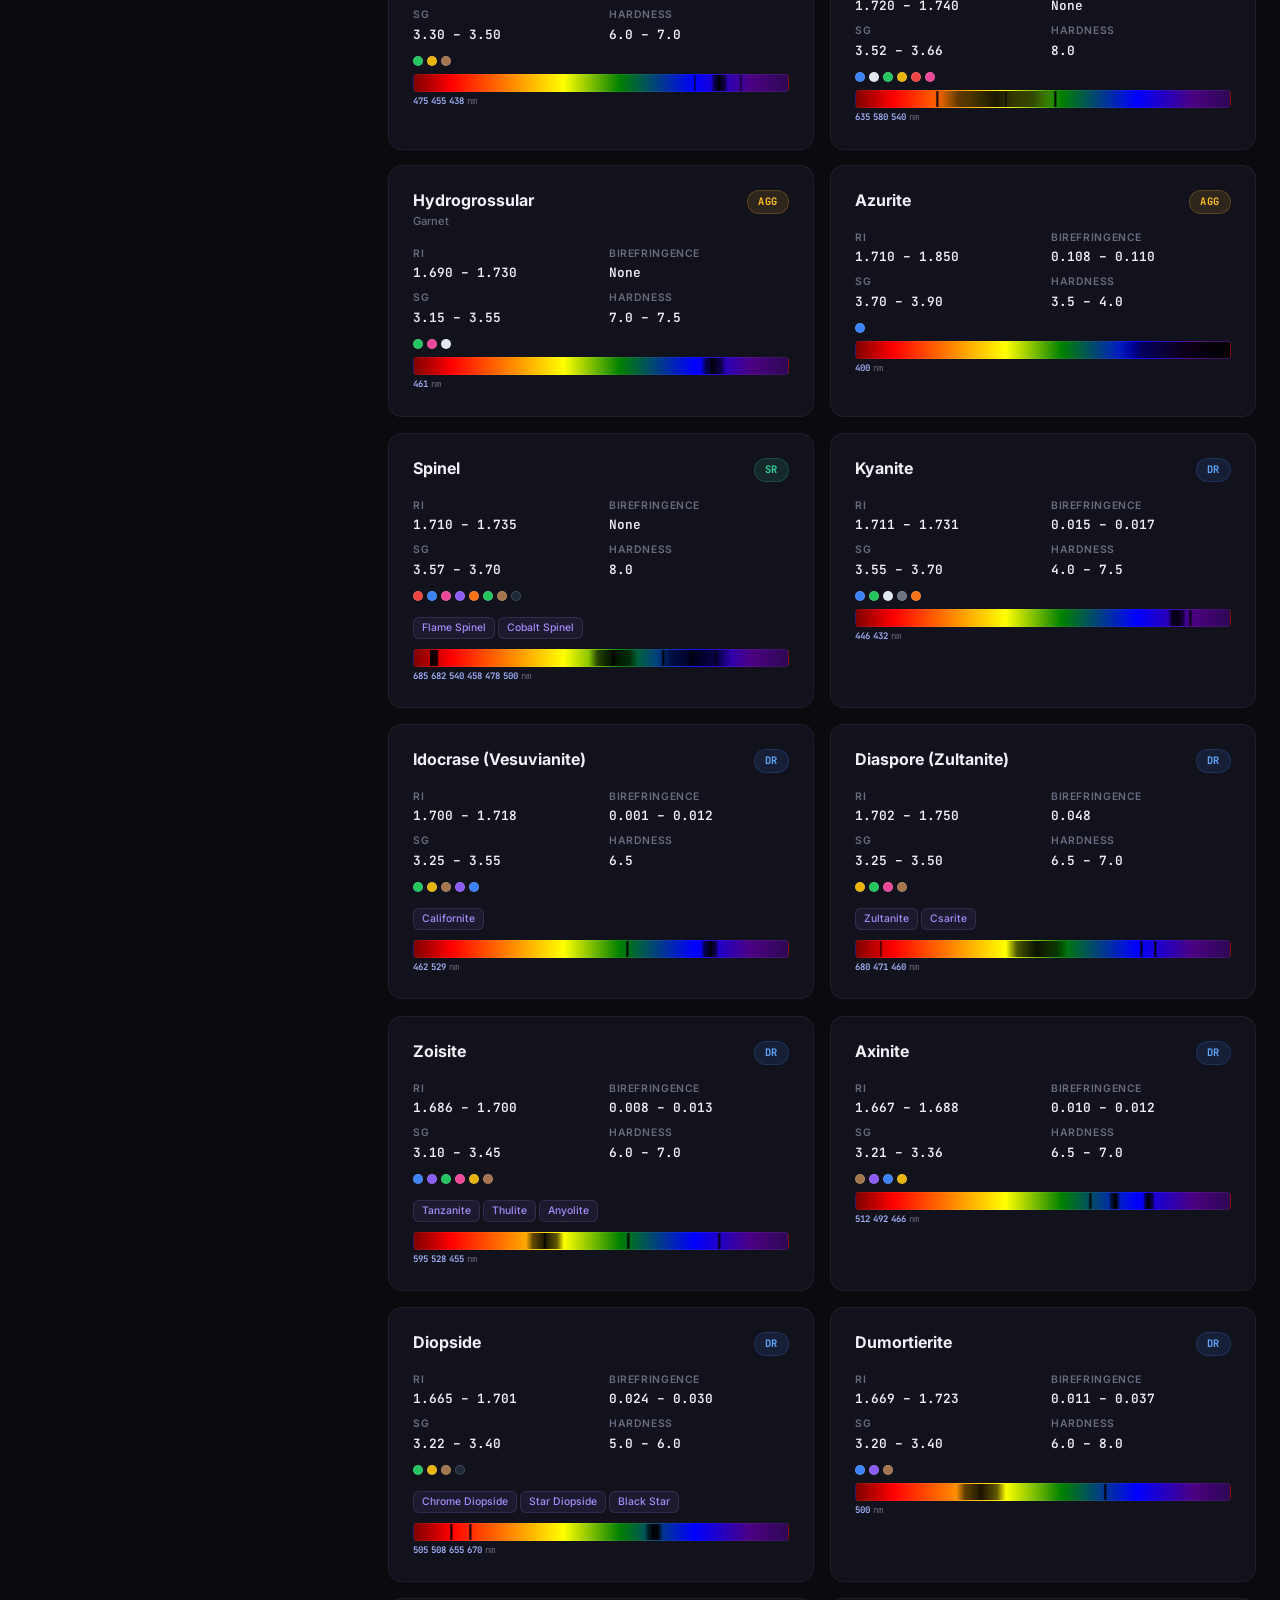
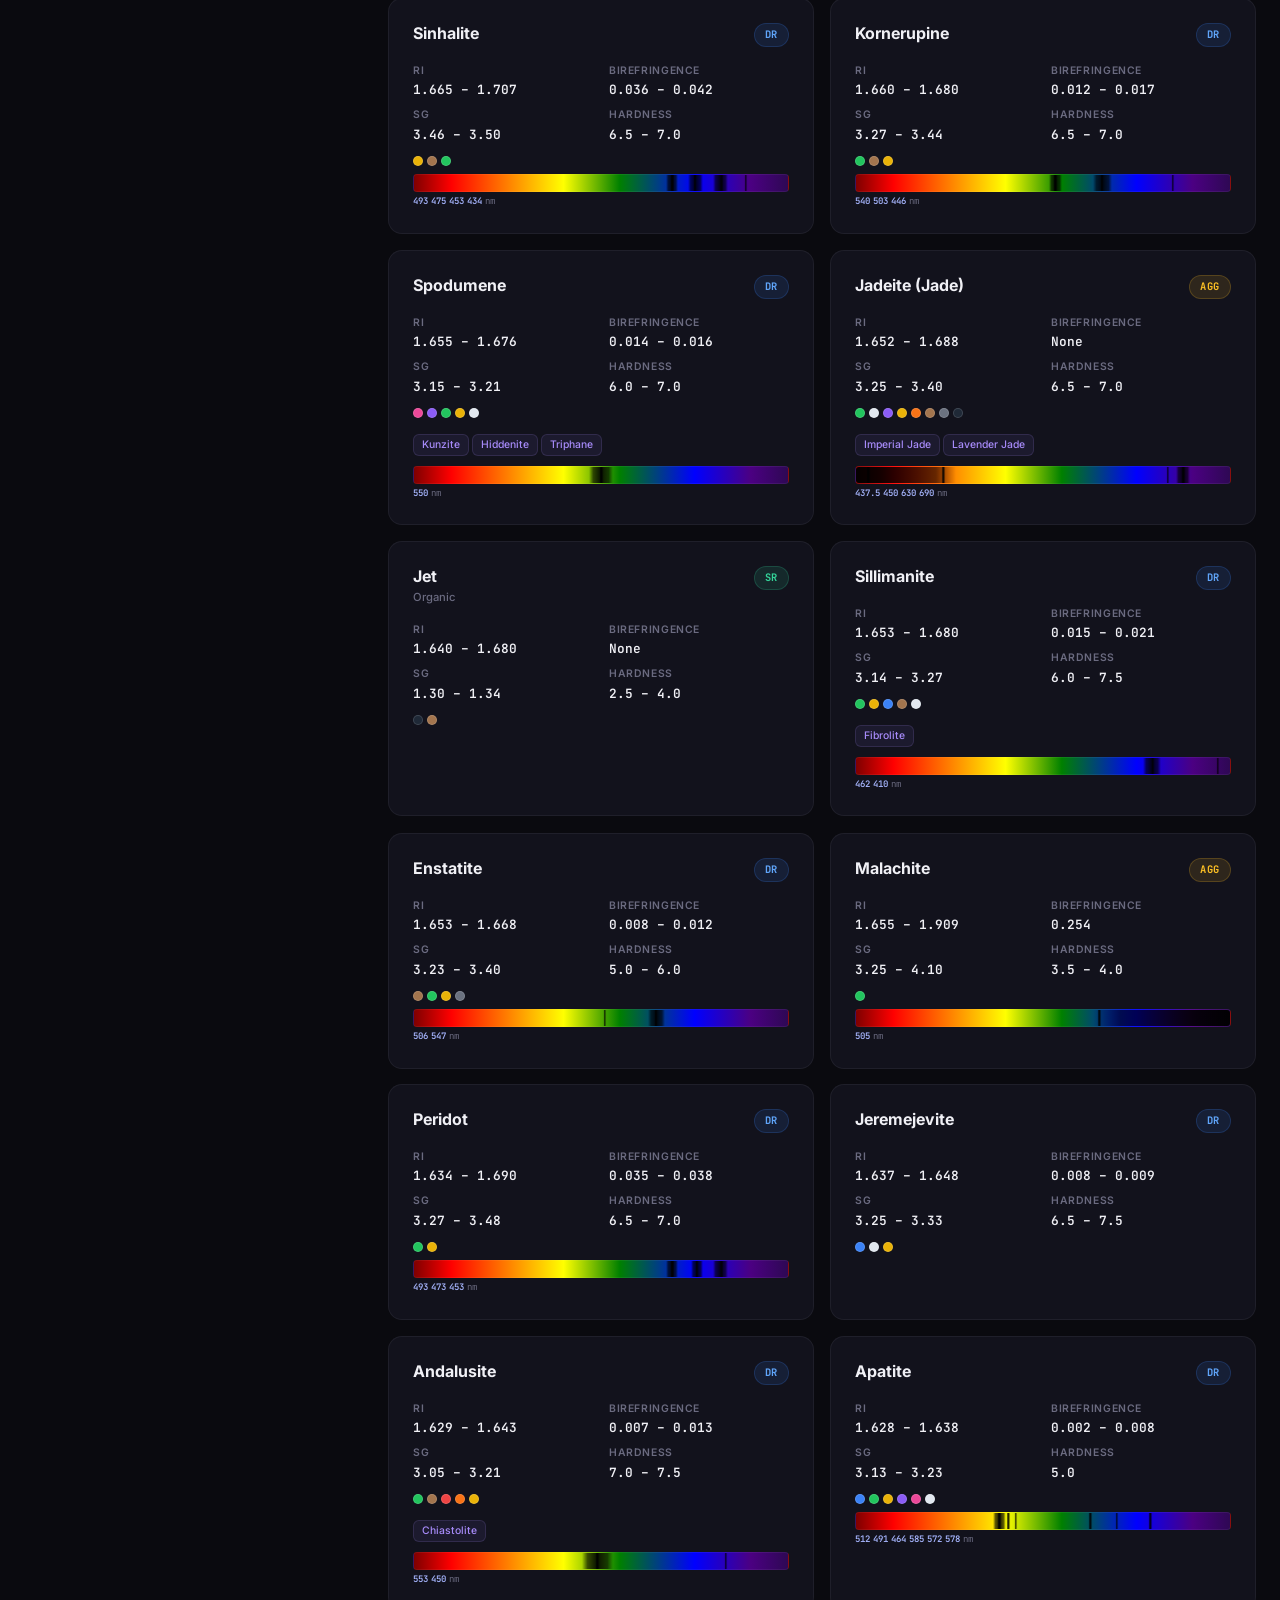
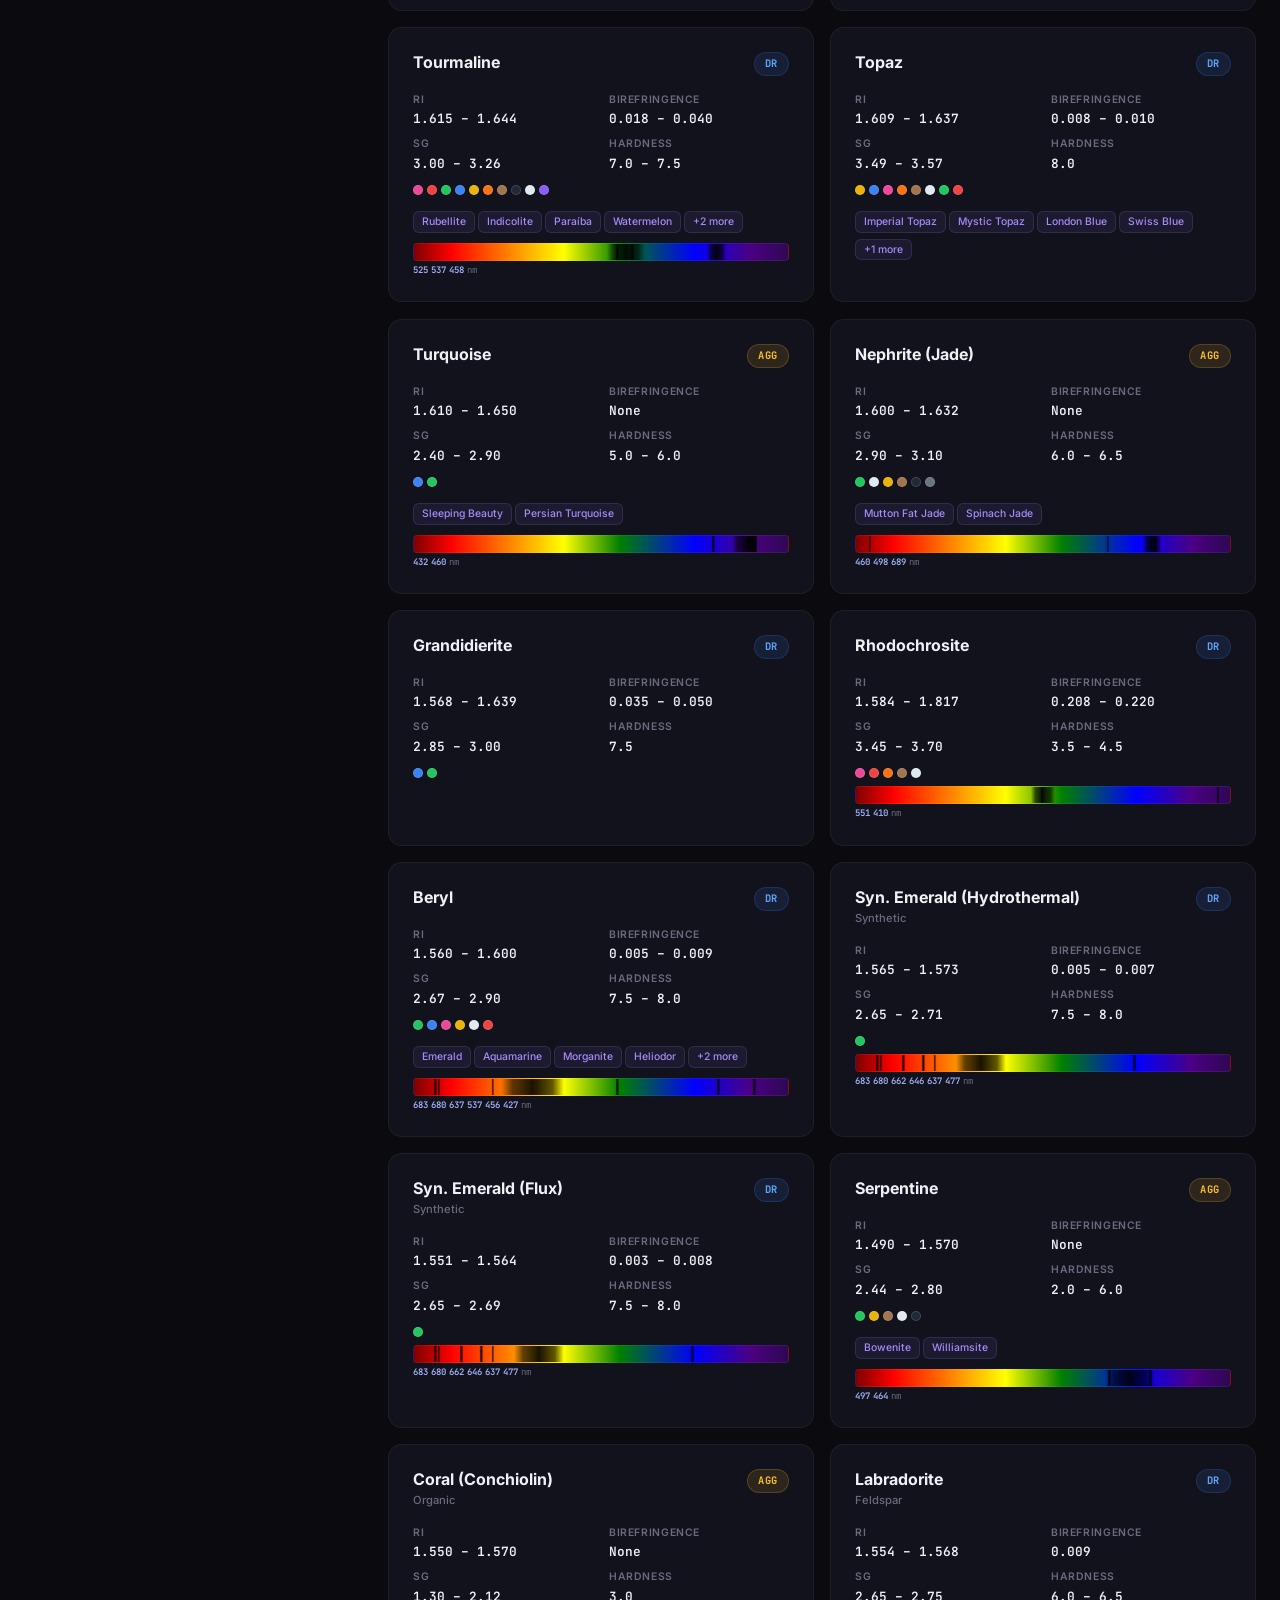
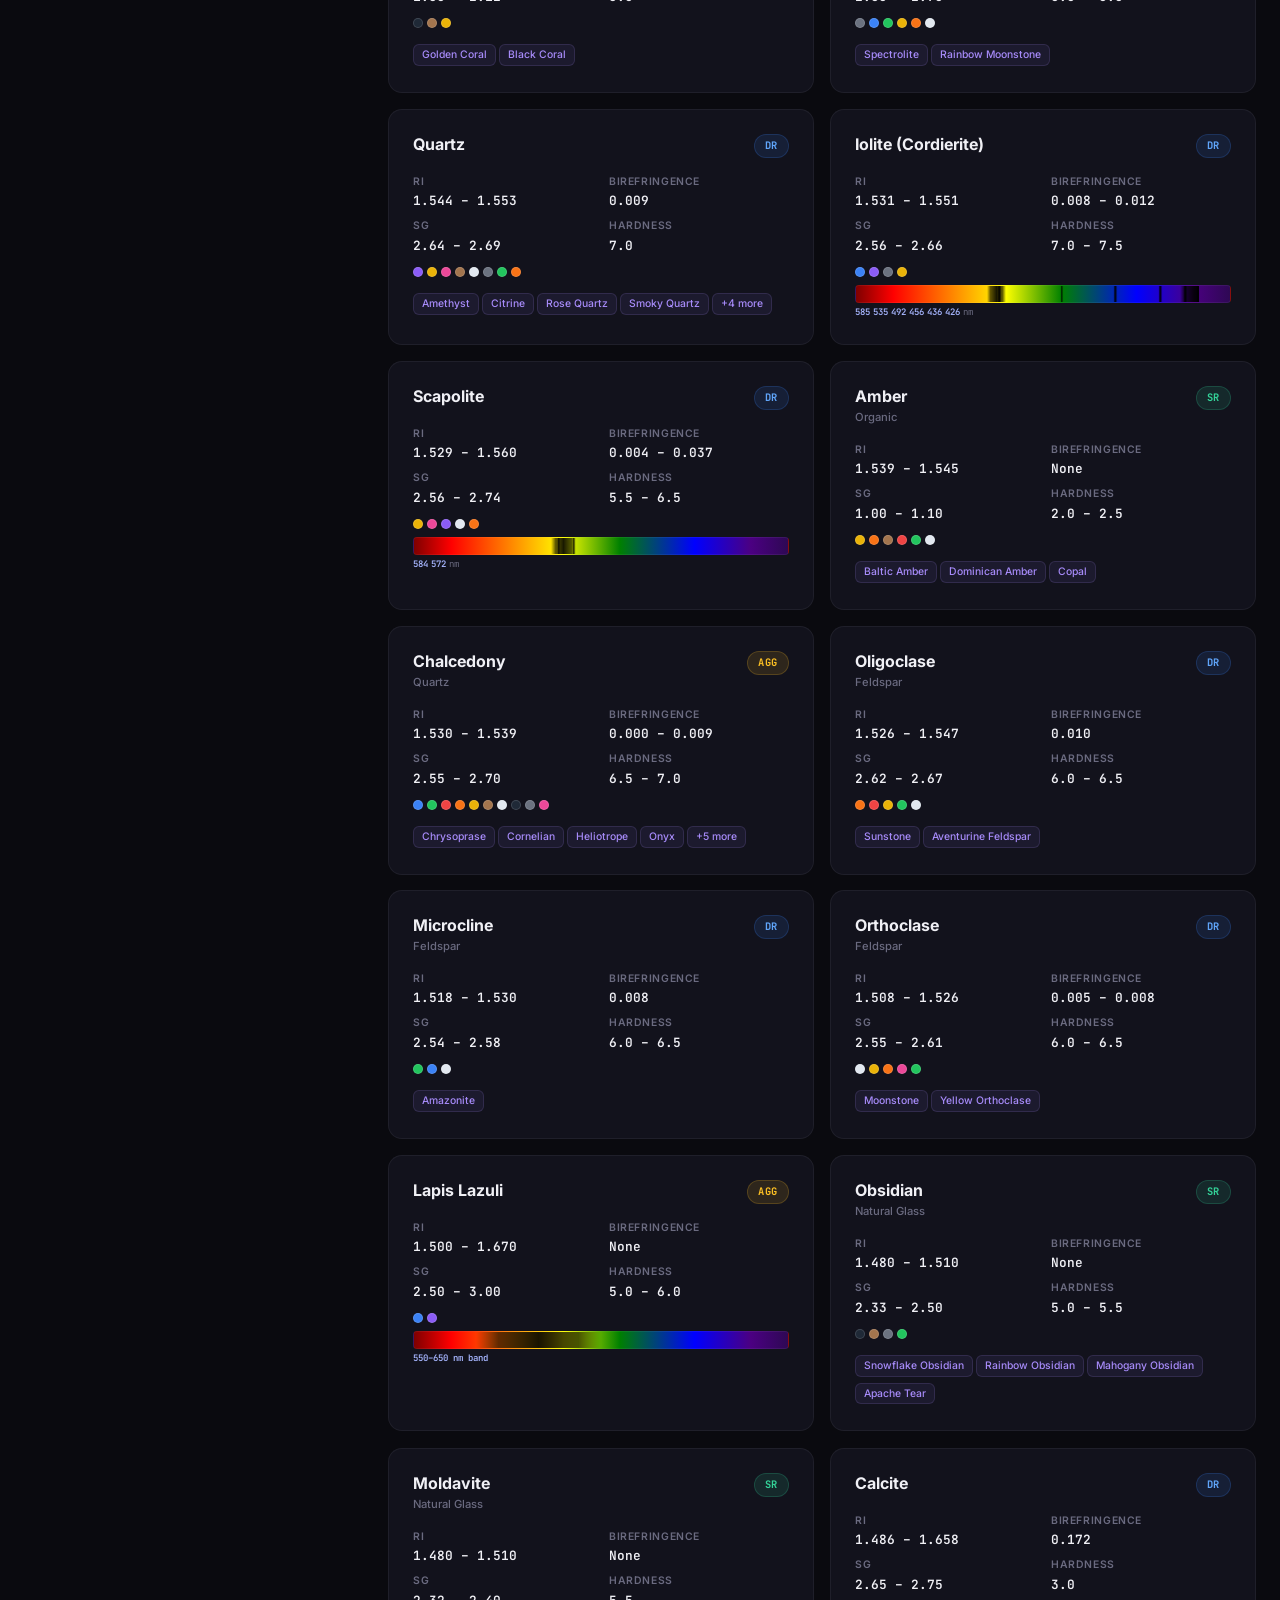
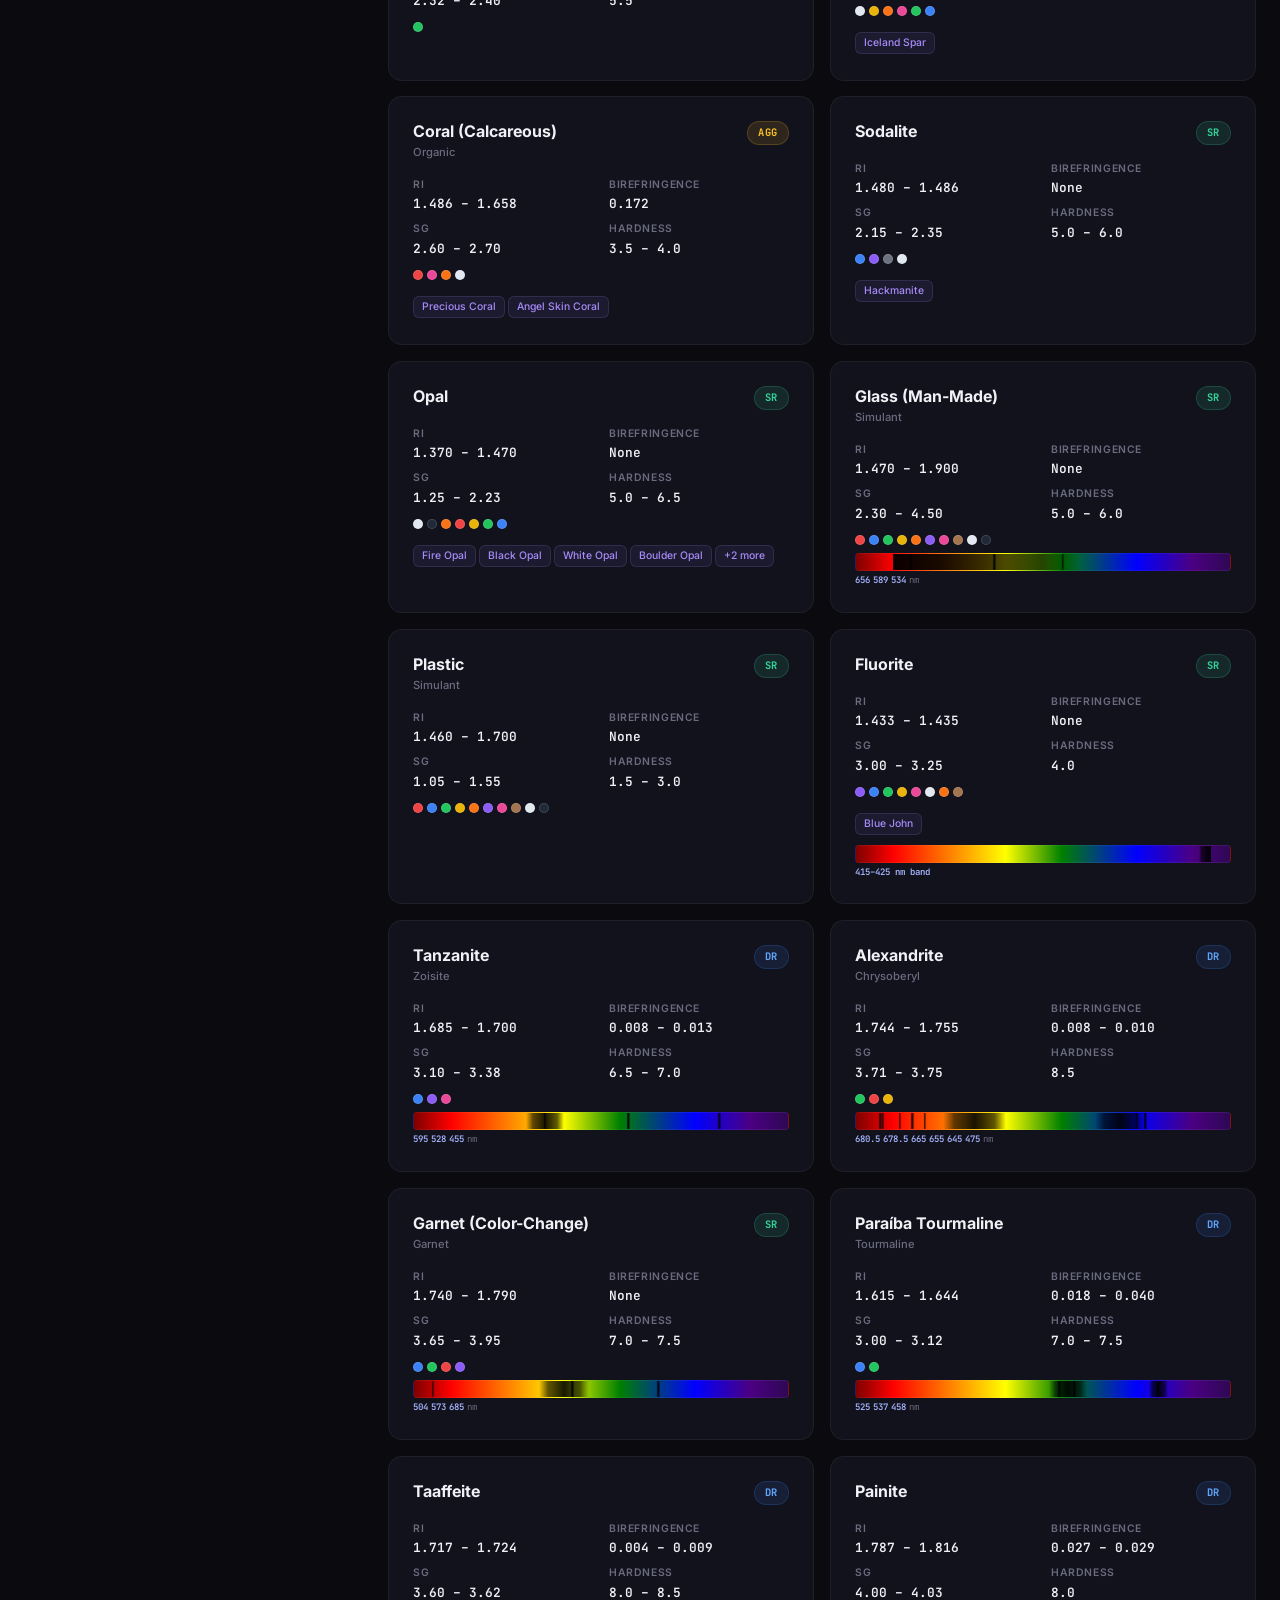
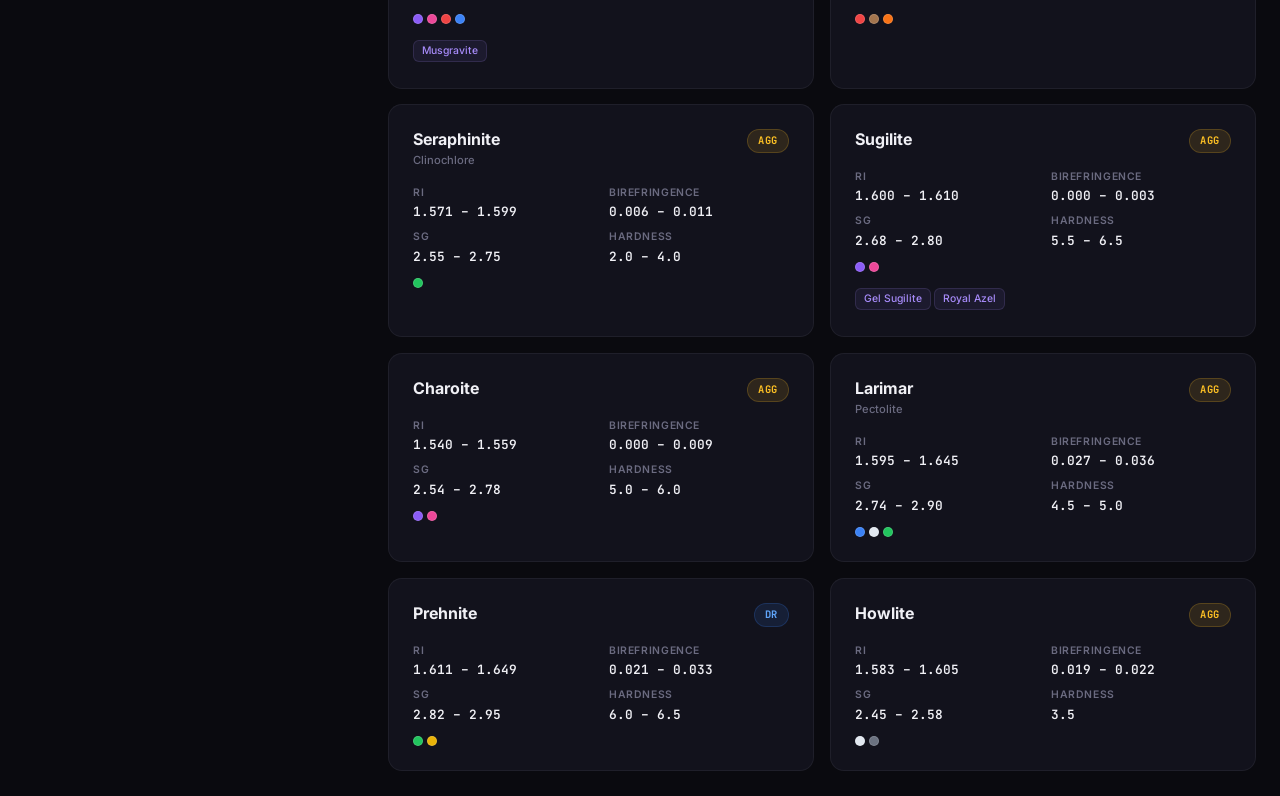
==== commit 8eab6bac: "added spectroscopy filter" ====
--- a/index.html
+++ b/index.html
@@ -42,6 +42,10 @@
                 </div>
             </div>
             <div class="header-actions">
+                <a href="gemospect/index.html" class="btn-ghost btn-tiny" title="Open Gemospect Spectroscopy Tool">
+                    <svg width="14" height="14" viewBox="0 0 24 24" fill="none" stroke="currentColor" stroke-width="2" stroke-linecap="round" stroke-linejoin="round"><path d="M12 2L2 22h20L12 2z"/><path d="M12 2v20"/></svg>
+                    advanspecto
+                </a>
                 <button id="btn-reset" class="btn-ghost" title="Reset all filters">
                     <svg width="16" height="16" viewBox="0 0 16 16" fill="none"><path d="M2 2v5h5M14 14V9H9" stroke="currentColor" stroke-width="1.5" stroke-linecap="round" stroke-linejoin="round"/><path d="M13.49 6A6 6 0 0 0 3.64 3.64L2 5m12 6l-1.64 1.36A6 6 0 0 1 2.51 10" stroke="currentColor" stroke-width="1.5" stroke-linecap="round" stroke-linejoin="round"/></svg>
                     Reset
@@ -158,7 +162,98 @@
                     <input type="text" id="search-name" class="search-input" placeholder="e.g. Sapphire, Tourmaline…" autocomplete="off">
                 </div>
             </div>
+
+            <!-- SPECTROSCOPY FILTER -->
+            <div class="filter-section" id="spectro-filter-section">
+                <!-- Collapsible Header -->
+                <div class="spectro-section-header" id="spectro-toggle" role="button" tabindex="0" aria-expanded="false" title="Toggle spectroscopy filter">
+                    <label class="filter-label" style="margin:0;cursor:pointer;">
+                        <span class="label-text">
+                            <svg width="14" height="14" viewBox="0 0 16 16" fill="none" style="flex-shrink:0">
+                                <path d="M2 8h2m8 0h2M4.93 4.93l1.41 1.41m3.31 3.31l1.41 1.41M8 2v2m0 8v2M4.93 11.07l1.41-1.41M9.66 6.34l1.41-1.41" stroke="currentColor" stroke-width="1.5" stroke-linecap="round"/>
+                                <circle cx="8" cy="8" r="2" stroke="currentColor" stroke-width="1.5"/>
+                            </svg>
+                            Spectroscopy
+                            <span class="spectro-badge" id="spectro-badge">0 bands</span>
+                        </span>
+                    </label>
+                    <svg class="spectro-chevron" id="spectro-chevron" viewBox="0 0 14 14" fill="none">
+                        <path d="M3 5l4 4 4-4" stroke="currentColor" stroke-width="1.5" stroke-linecap="round" stroke-linejoin="round"/>
+                    </svg>
+                </div>
+
+                <!-- Collapsible Body -->
+                <div class="spectro-filter-body" id="spectro-filter-body">
+
+                    <!-- NM Labels -->
+                    <div class="spectrum-nm-labels">
+                        <span>700</span><span>650</span><span>600</span><span>550</span><span>500</span><span>450</span><span>400 nm</span>
+                    </div>
+
+                    <!-- Interactive Spectrum Bar -->
+                    <div class="spectrum-bar-interactive" id="spectro-bar" title="Click to add absorption wavelength">
+                        <div class="preview-line" id="spectro-preview-line"></div>
+                        <!-- Markers injected here by JS -->
+                    </div>
+
+                    <!-- Controls Row -->
+                    <div class="spectro-controls-row">
+                        <input type="number" class="spectro-nm-input" id="spectro-nm-input"
+                            min="400" max="700" step="1" value="504" aria-label="Wavelength in nm">
+                        <span style="font-size:10px;color:var(--text-muted);flex-shrink:0;">nm</span>
+                        <button class="spectro-add-btn" id="spectro-add-btn">+ Add</button>
+                        <select class="spectro-tolerance-select" id="spectro-tolerance" aria-label="Tolerance">
+                            <option value="3">±3 nm</option>
+                            <option value="8" selected>±8 nm</option>
+                            <option value="15">±15 nm</option>
+                            <option value="25">±25 nm</option>
+                        </select>
+                    </div>
+
+                    <!-- Active Bands + Clear -->
+                    <div style="display:flex;align-items:center;justify-content:space-between;margin-top:8px;">
+                        <span style="font-size:10px;color:var(--text-muted);">Active bands:</span>
+                        <button class="spectro-clear-btn" id="spectro-clear-btn">Clear all</button>
+                    </div>
+                    <div class="spectro-active-bands" id="spectro-active-bands">
+                        <!-- Chips injected here -->
+                    </div>
+
+                    <!-- Match Mode Toggle -->
+                    <div class="spectro-match-row">
+                        <span class="spectro-match-label">Match logic:</span>
+                        <div class="spectro-match-toggle">
+                            <button class="spectro-match-btn active" id="spectro-match-all" data-mode="all">ALL</button>
+                            <button class="spectro-match-btn" id="spectro-match-any" data-mode="any">ANY</button>
+                        </div>
+                    </div>
+
+                    <!-- Quick Presets -->
+                    <div class="spectro-presets">
+                        <button class="spectro-preset-btn" data-lines="504,520,573" data-mode="all">
+                            <span>Almandine</span><span class="preset-nm">504,520,573</span>
+                        </button>
+                        <button class="spectro-preset-btn" data-lines="693.5,659" data-mode="all">
+                            <span>Ruby</span><span class="preset-nm">693.5,659</span>
+                        </button>
+                        <button class="spectro-preset-btn" data-lines="683,680,637" data-mode="all">
+                            <span>Emerald</span><span class="preset-nm">683,680,637</span>
+                        </button>
+                        <button class="spectro-preset-btn" data-lines="458,478,500" data-mode="all">
+                            <span>Blue Spinel</span><span class="preset-nm">458,478,500</span>
+                        </button>
+                        <button class="spectro-preset-btn" data-lines="450,460,471" data-mode="all">
+                            <span>Blue Sapphire</span><span class="preset-nm">450,460,471</span>
+                        </button>
+                        <button class="spectro-preset-btn" data-lines="493,473,453" data-mode="all">
+                            <span>Peridot</span><span class="preset-nm">493,473,453</span>
+                        </button>
+                    </div>
+
+                </div>
+            </div>
         </aside>
+
 
         <!-- Results Area -->
         <section id="results-area">
--- a/index.css
+++ b/index.css
@@ -244,6 +244,15 @@
     background: rgba(255, 255, 255, 0.05);
     border-color: var(--border-active);
     color: var(--text-primary);
+}
+
+a.btn-ghost {
+    text-decoration: none;
+}
+
+.btn-tiny {
+    padding: var(--space-xs) var(--space-md);
+    font-size: 0.75rem;
 }
 
 .match-badge {
@@ -946,3 +955,553 @@
         transform: translateY(0) scale(1);
     }
 }
+
+/* ============================================
+   SPECTROSCOPY FILTER — Spectrum Bar & Controls
+   ============================================ */
+
+/* Collapsible spectroscopy section header */
+.spectro-section-header {
+    display: flex;
+    align-items: center;
+    justify-content: space-between;
+    cursor: pointer;
+    user-select: none;
+    padding: 2px 0 6px;
+}
+.spectro-section-header .label-text {
+    display: flex;
+    align-items: center;
+    gap: 6px;
+}
+.spectro-badge {
+    display: inline-flex;
+    align-items: center;
+    gap: 4px;
+    padding: 2px 7px;
+    background: rgba(99, 102, 241, 0.18);
+    border: 1px solid rgba(99, 102, 241, 0.35);
+    border-radius: var(--radius-full);
+    font-size: 10px;
+    font-weight: 600;
+    color: #a5b4fc;
+    letter-spacing: 0.03em;
+    font-family: var(--font-mono);
+}
+.spectro-badge.has-active {
+    background: rgba(99, 102, 241, 0.35);
+    border-color: rgba(129, 140, 248, 0.6);
+    color: #c7d2fe;
+}
+.spectro-chevron {
+    width: 14px;
+    height: 14px;
+    color: var(--text-muted);
+    transition: transform var(--duration-fast) var(--ease-out);
+    flex-shrink: 0;
+}
+.spectro-chevron.open {
+    transform: rotate(180deg);
+}
+
+/* Interactive spectrum bar (gradient 700nm→400nm) */
+.spectro-filter-body {
+    overflow: hidden;
+    transition: max-height var(--duration-normal) var(--ease-out),
+                opacity var(--duration-normal) ease;
+    max-height: 0;
+    opacity: 0;
+}
+.spectro-filter-body.open {
+    max-height: 500px;
+    opacity: 1;
+}
+
+.spectrum-nm-labels {
+    display: flex;
+    justify-content: space-between;
+    font-size: 9px;
+    font-family: var(--font-mono);
+    color: var(--text-muted);
+    margin-bottom: 4px;
+    padding: 0 1px;
+}
+
+.spectrum-bar-interactive {
+    position: relative;
+    height: 44px;
+    border-radius: var(--radius-md);
+    background: linear-gradient(to right,
+        #7f0000 0%,
+        #ff0000 10%,
+        #ff7f00 25%,
+        #ffff00 40%,
+        #008000 55%,
+        #0000ff 75%,
+        #4b0082 90%,
+        #2e0854 100%
+    );
+    cursor: crosshair;
+    border: 1px solid rgba(255,255,255,0.08);
+    box-shadow: 0 2px 12px rgba(0,0,0,0.4), inset 0 1px 0 rgba(255,255,255,0.06);
+    overflow: hidden;
+    transition: box-shadow var(--duration-fast);
+}
+.spectrum-bar-interactive:hover {
+    box-shadow: 0 2px 20px rgba(129,140,248,0.25), inset 0 1px 0 rgba(255,255,255,0.08);
+}
+
+/* Cursor preview line that follows mouse — dark hairline crosshair */
+.spectrum-bar-interactive .preview-line {
+    position: absolute;
+    top: 0;
+    width: 2px;
+    height: 100%;
+    background: #000;
+    box-shadow: 0 0 1px rgba(255,255,255,0.4);
+    pointer-events: none;
+    opacity: 0;
+    transition: opacity var(--duration-fast);
+    transform: translateX(-50%);
+}
+.spectrum-bar-interactive:hover .preview-line {
+    opacity: 1;
+}
+
+/* Absorption line markers (placed on the bar) — crisp dark absorption hairline */
+.spectro-line-marker {
+    position: absolute;
+    top: 0;
+    width: 2px;
+    height: 100%;
+    background: #000;
+    box-shadow: 0 0 1px rgba(0,0,0,0.9);
+    transform: translateX(-50%);
+    cursor: pointer;
+    transition: width var(--duration-fast), box-shadow var(--duration-fast);
+    pointer-events: all;
+    z-index: 3;
+}
+.spectro-line-marker::after {
+    content: '';
+    position: absolute;
+    top: 0;
+    left: 50%;
+    transform: translateX(-50%);
+    border-left: 3px solid transparent;
+    border-right: 3px solid transparent;
+    border-top: 5px solid rgba(255,255,255,0.85);
+    pointer-events: none;
+}
+.spectro-line-marker::before {
+    content: attr(data-nm);
+    position: absolute;
+    bottom: calc(100% + 4px);
+    left: 50%;
+    transform: translateX(-50%);
+    font-size: 9px;
+    font-family: var(--font-mono);
+    font-weight: 700;
+    color: #fff;
+    background: rgba(0,0,0,0.85);
+    padding: 1px 4px;
+    border-radius: 4px;
+    white-space: nowrap;
+    opacity: 0;
+    transition: opacity var(--duration-fast);
+    pointer-events: none;
+}
+.spectro-line-marker:hover::before {
+    opacity: 1;
+}
+.spectro-line-marker:hover {
+    width: 3.5px;
+    box-shadow: 0 0 3px rgba(0,0,0,1);
+}
+
+/* Tolerance band shading around each marker */
+.spectro-tolerance-band {
+    position: absolute;
+    top: 0;
+    height: 100%;
+    background: rgba(0, 0, 0, 0.32);
+    border-left: 1px dashed rgba(255, 255, 255, 0.25);
+    border-right: 1px dashed rgba(255, 255, 255, 0.25);
+    pointer-events: none;
+    transform: none;
+}
+
+/* Controls below the spectrum bar */
+.spectro-controls-row {
+    display: flex;
+    align-items: center;
+    gap: 8px;
+    margin-top: 8px;
+}
+.spectro-nm-input {
+    width: 72px;
+    background: var(--bg-tertiary);
+    border: 1px solid var(--border-subtle);
+    border-radius: var(--radius-sm);
+    color: var(--text-primary);
+    font-family: var(--font-mono);
+    font-size: 12px;
+    padding: 5px 8px;
+    outline: none;
+    transition: border-color var(--duration-fast);
+}
+.spectro-nm-input:focus {
+    border-color: var(--border-active);
+}
+.spectro-add-btn {
+    padding: 5px 10px;
+    background: var(--accent-primary);
+    color: #fff;
+    border: none;
+    border-radius: var(--radius-sm);
+    font-size: 11px;
+    font-weight: 600;
+    cursor: pointer;
+    transition: background var(--duration-fast), transform var(--duration-fast);
+    white-space: nowrap;
+}
+.spectro-add-btn:hover {
+    background: var(--accent-secondary);
+    transform: translateY(-1px);
+}
+.spectro-add-btn:active {
+    transform: translateY(0);
+}
+
+.spectro-tolerance-select {
+    background: var(--bg-tertiary);
+    border: 1px solid var(--border-subtle);
+    border-radius: var(--radius-sm);
+    color: var(--text-secondary);
+    font-size: 11px;
+    padding: 5px 6px;
+    outline: none;
+    cursor: pointer;
+    flex-shrink: 0;
+}
+.spectro-tolerance-select:focus {
+    border-color: var(--border-active);
+}
+
+/* Active bands list */
+.spectro-active-bands {
+    display: flex;
+    flex-wrap: wrap;
+    gap: 4px;
+    margin-top: 8px;
+    min-height: 0;
+}
+.spectro-band-chip {
+    display: inline-flex;
+    align-items: center;
+    gap: 4px;
+    padding: 3px 8px 3px 10px;
+    border-radius: var(--radius-full);
+    font-size: 10px;
+    font-family: var(--font-mono);
+    font-weight: 600;
+    color: #fff;
+    cursor: default;
+    border: 1px solid rgba(255,255,255,0.15);
+    animation: chipIn 200ms var(--ease-spring) both;
+}
+@keyframes chipIn {
+    from { transform: scale(0.7); opacity: 0; }
+    to { transform: scale(1); opacity: 1; }
+}
+.spectro-band-chip .chip-remove {
+    display: inline-flex;
+    align-items: center;
+    justify-content: center;
+    width: 14px;
+    height: 14px;
+    border-radius: 50%;
+    background: rgba(0,0,0,0.25);
+    cursor: pointer;
+    font-size: 9px;
+    line-height: 1;
+    color: rgba(255,255,255,0.8);
+    transition: background var(--duration-fast);
+    flex-shrink: 0;
+    border: none;
+}
+.spectro-band-chip .chip-remove:hover {
+    background: rgba(0,0,0,0.5);
+    color: #fff;
+}
+
+/* Match ALL / ANY toggle */
+.spectro-match-row {
+    display: flex;
+    align-items: center;
+    justify-content: space-between;
+    margin-top: 8px;
+    padding-top: 8px;
+    border-top: 1px solid var(--border-subtle);
+}
+.spectro-match-label {
+    font-size: 11px;
+    color: var(--text-muted);
+}
+.spectro-match-toggle {
+    display: flex;
+    background: var(--bg-primary);
+    border-radius: var(--radius-sm);
+    padding: 2px;
+    border: 1px solid var(--border-subtle);
+    gap: 2px;
+}
+.spectro-match-btn {
+    padding: 3px 10px;
+    border-radius: 4px;
+    font-size: 10px;
+    font-weight: 700;
+    border: none;
+    cursor: pointer;
+    transition: background var(--duration-fast), color var(--duration-fast);
+    background: transparent;
+    color: var(--text-muted);
+    letter-spacing: 0.02em;
+}
+.spectro-match-btn.active {
+    background: var(--accent-primary);
+    color: #fff;
+    box-shadow: 0 1px 4px rgba(129,140,248,0.4);
+}
+
+/* Preset buttons */
+.spectro-presets {
+    display: grid;
+    grid-template-columns: 1fr 1fr;
+    gap: 4px;
+    margin-top: 8px;
+}
+.spectro-preset-btn {
+    display: flex;
+    align-items: center;
+    justify-content: space-between;
+    padding: 5px 8px;
+    background: var(--bg-tertiary);
+    border: 1px solid var(--border-subtle);
+    border-radius: var(--radius-sm);
+    font-size: 10px;
+    color: var(--text-secondary);
+    cursor: pointer;
+    transition: background var(--duration-fast), border-color var(--duration-fast), color var(--duration-fast);
+    text-align: left;
+}
+.spectro-preset-btn:hover {
+    background: rgba(129,140,248,0.1);
+    border-color: rgba(129,140,248,0.3);
+    color: var(--text-primary);
+}
+.spectro-preset-btn .preset-nm {
+    font-family: var(--font-mono);
+    font-size: 9px;
+    color: var(--text-muted);
+}
+
+/* Clear all link */
+.spectro-clear-btn {
+    background: none;
+    border: none;
+    font-size: 10px;
+    color: var(--danger);
+    cursor: pointer;
+    padding: 0;
+    opacity: 0.7;
+    transition: opacity var(--duration-fast);
+}
+.spectro-clear-btn:hover { opacity: 1; }
+
+/* ============================================
+   MINI SPECTRUM ON GEM CARDS
+   ============================================ */
+.gem-mini-spectrum {
+    margin-top: 8px;
+    position: relative;
+    height: 18px;
+    border-radius: 4px;
+    background: linear-gradient(to right,
+        #7f0000 0%,
+        #ff0000 10%,
+        #ff7f00 25%,
+        #ffff00 40%,
+        #008000 55%,
+        #0000ff 75%,
+        #4b0082 90%,
+        #2e0854 100%
+    );
+    overflow: hidden;
+    border: 1px solid rgba(255,255,255,0.06);
+}
+.gem-mini-spectrum .mini-absorption {
+    position: absolute;
+    top: 0;
+    height: 100%;
+    background: linear-gradient(to right,
+        rgba(0,0,0,0) 0%,
+        rgba(0,0,0,0.62) 18%,
+        rgba(0,0,0,0.88) 50%,
+        rgba(0,0,0,0.62) 82%,
+        rgba(0,0,0,0) 100%
+    );
+    pointer-events: none;
+}
+.gem-mini-spectrum .mini-line {
+    position: absolute;
+    top: 0;
+    width: 1.5px;
+    height: 100%;
+    background: rgba(0,0,0,0.85);
+    box-shadow: 0 0 1px rgba(0,0,0,0.9);
+    transform: translateX(-50%);
+    pointer-events: none;
+}
+.gem-mini-spectrum .mini-line.mini-line-match {
+    width: 2.5px;
+    background: #000;
+    box-shadow: 0 0 2px rgba(0,0,0,1);
+    z-index: 2;
+}
+.gem-spectrum-label {
+    font-size: 9px;
+    font-family: var(--font-mono);
+    color: var(--text-muted);
+    margin-top: 3px;
+    display: flex;
+    flex-wrap: wrap;
+    gap: 3px;
+}
+.gem-spectrum-nm {
+    color: #a5b4fc;
+    font-weight: 600;
+}
+.gem-spectrum-nm.matched-nm {
+    color: #e0e7ff;
+    font-weight: 800;
+    text-shadow: 0 0 6px rgba(129, 140, 248, 0.7);
+}
+.gem-mini-spectrum.gem-spectrum-match-highlight {
+    border-color: rgba(129, 140, 248, 0.45);
+    box-shadow: 0 0 8px rgba(129, 140, 248, 0.2);
+}
+
+/* Spectroscopy section in modal */
+.modal-spectrum-container {
+    margin-bottom: 8px;
+}
+.modal-spectrum-bar {
+    position: relative;
+    height: 36px;
+    border-radius: var(--radius-sm);
+    background: linear-gradient(to right,
+        #7f0000 0%,
+        #ff0000 10%,
+        #ff7f00 25%,
+        #ffff00 40%,
+        #008000 55%,
+        #0000ff 75%,
+        #4b0082 90%,
+        #2e0854 100%
+    );
+    overflow: hidden;
+    border: 1px solid rgba(255,255,255,0.08);
+    margin-bottom: 6px;
+}
+.modal-spectrum-bar .modal-abs-band {
+    position: absolute;
+    top: 0;
+    height: 100%;
+    background: linear-gradient(to right,
+        rgba(0,0,0,0) 0%,
+        rgba(0,0,0,0.65) 18%,
+        rgba(0,0,0,0.92) 50%,
+        rgba(0,0,0,0.65) 82%,
+        rgba(0,0,0,0) 100%
+    );
+    pointer-events: none;
+    transition: opacity var(--duration-fast);
+}
+.modal-spectrum-bar .modal-abs-line {
+    position: absolute;
+    top: 0;
+    width: 2px;
+    height: 100%;
+    background: #000;
+    box-shadow: 0 0 1px rgba(0,0,0,0.95);
+    transform: translateX(-50%);
+    cursor: pointer;
+    transition: width var(--duration-fast), box-shadow var(--duration-fast);
+}
+.modal-spectrum-bar .modal-abs-line:hover {
+    width: 3.5px;
+    box-shadow: 0 0 3px rgba(0,0,0,1);
+}
+.modal-spectrum-nm-labels {
+    display: flex;
+    justify-content: space-between;
+    font-size: 9px;
+    font-family: var(--font-mono);
+    color: var(--text-muted);
+    margin-bottom: 8px;
+}
+.modal-spectro-lines-list {
+    display: flex;
+    flex-wrap: wrap;
+    gap: 5px;
+    margin-top: 6px;
+}
+.modal-spectro-pill {
+    display: inline-flex;
+    align-items: center;
+    gap: 4px;
+    padding: 3px 10px;
+    border-radius: var(--radius-full);
+    font-size: 10px;
+    font-family: var(--font-mono);
+    font-weight: 600;
+    border: 1px solid rgba(255,255,255,0.12);
+    color: #fff;
+}
+.modal-spectro-band-detail {
+    font-size: 11px;
+    color: var(--text-secondary);
+    margin-top: 8px;
+    line-height: 1.6;
+}
+.modal-spectro-band-row {
+    display: flex;
+    gap: 8px;
+    align-items: flex-start;
+    margin-bottom: 4px;
+}
+.modal-spectro-band-swatch {
+    width: 10px;
+    height: 10px;
+    border-radius: 2px;
+    flex-shrink: 0;
+    margin-top: 2px;
+}
+.modal-spectro-meta {
+    display: flex;
+    gap: 12px;
+    margin-top: 8px;
+    font-size: 10px;
+    color: var(--text-muted);
+    flex-wrap: wrap;
+}
+.modal-spectro-meta span {
+    display: flex;
+    align-items: center;
+    gap: 4px;
+}
+.modal-spectro-meta strong {
+    color: var(--text-secondary);
+}
+
